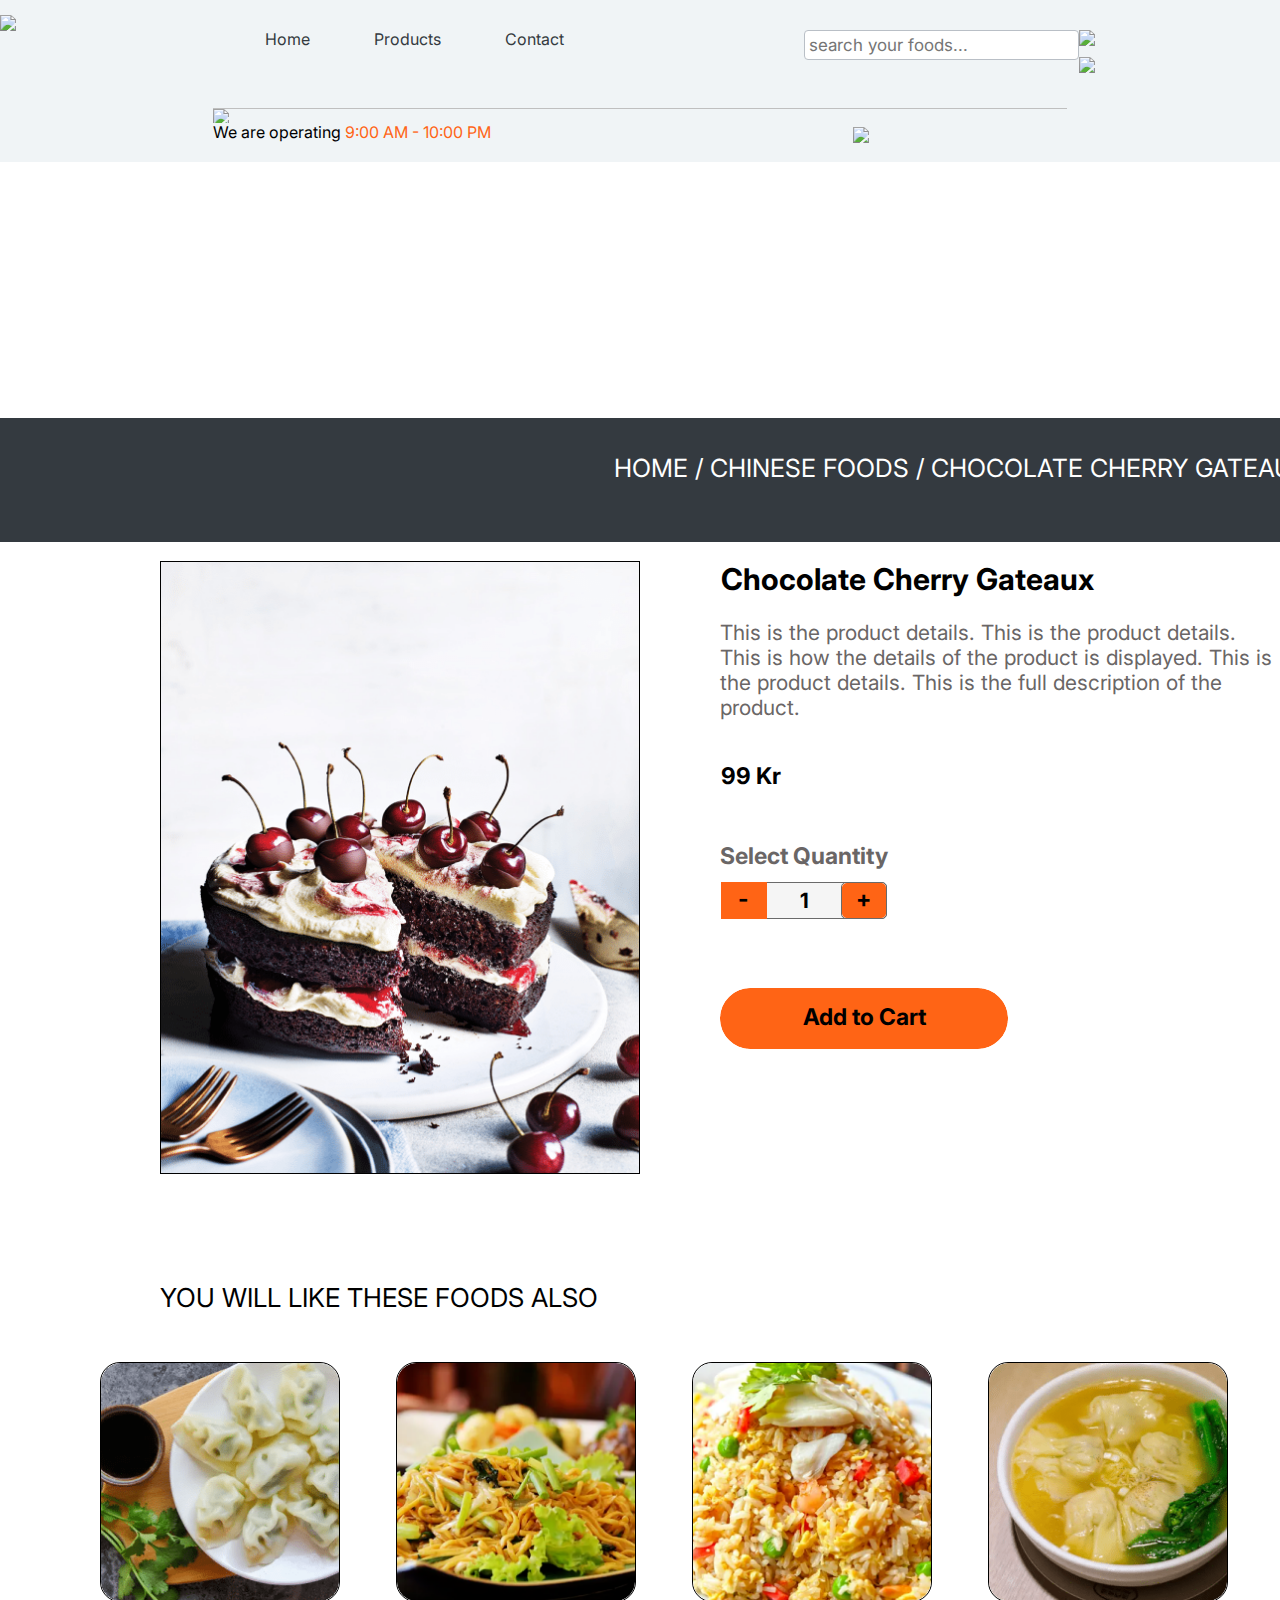
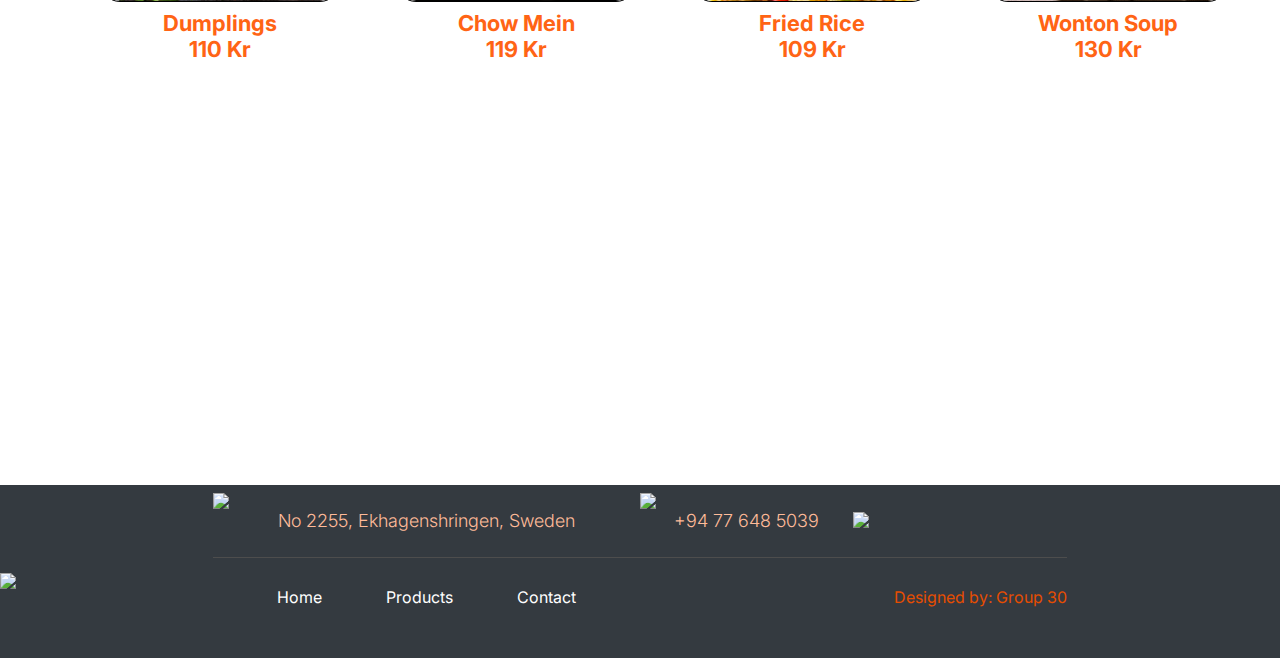
==== sadman_project/productdetail.html @ 95f106a6 "Add files via upload" ====
<!DOCTYPE html>
<html lang="english">
  <head>
    <title>Product Details</title>
    <meta name="viewport" content="width=device-width, initial-scale=1.0" />
    <meta charset="utf-8" />
    <meta property="twitter:card" content="summary_large_image" />

    <style data-tag="reset-style-sheet">
      html {  line-height: 1.15;}body {  margin: 0;}* {  box-sizing: border-box;  border-width: 0;  border-style: solid;}p,li,ul,pre,div,h1,h2,h3,h4,h5,h6,figure,blockquote,figcaption {  margin: 0;  padding: 0;}button {  background-color: transparent;}button,input,optgroup,select,textarea {  font-family: inherit;  font-size: 100%;  line-height: 1.15;  margin: 0;}button,select {  text-transform: none;}button,[type="button"],[type="reset"],[type="submit"] {  -webkit-appearance: button;}button::-moz-focus-inner,[type="button"]::-moz-focus-inner,[type="reset"]::-moz-focus-inner,[type="submit"]::-moz-focus-inner {  border-style: none;  padding: 0;}button:-moz-focus,[type="button"]:-moz-focus,[type="reset"]:-moz-focus,[type="submit"]:-moz-focus {  outline: 1px dotted ButtonText;}a {  color: inherit;  text-decoration: inherit;}input {  padding: 2px 4px;}img {  display: block;}html { scroll-behavior: smooth  }
    </style>
    <style data-tag="default-style-sheet">
      html {
        font-family: Inter;
        font-size: 16px;
      }

      body {
        font-weight: 400;
        font-style:normal;
        text-decoration: none;
        text-transform: none;
        letter-spacing: normal;
        line-height: 1.15;
        color: var(--dl-color-gray-black);
        background-color: var(--dl-color-gray-white);

      }
    </style>
    <link
      rel="stylesheet"
      href="https://fonts.googleapis.com/css2?family=Inter:wght@100;200;300;400;500;600;700;800;900&amp;display=swap"
      data-tag="font"
    />
    <link
      rel="stylesheet"
      href="https://fonts.googleapis.com/css2?family=Inter:wght@100;200;300;400;500;600;700;800;900&amp;display=swap"
      data-tag="font"
    />
    <link
      rel="stylesheet"
      href="https://fonts.googleapis.com/css2?family=Inter:wght@100;200;300;400;500;600;700;800;900&amp;display=swap"
      data-tag="font"
    />
  </head>
  <section id="header-section2-content">
    <div id="header-section2-left">
      <a href="index.html">
        <img style="height: 75px" src="images/food-delivery-logo.png" />
      </a>
    </div>
    <div id="header-section2-middle-1">
      <nav>
        <ul>
          <a class="menu-item" href="index.html"> <li>Home</li> </a>
          <a class="menu-item" href="projects.html"> <li>Products</li> </a>
          <a class="menu-item" href="contact.html"> <li>Contact</li> </a>
        </ul>
      </nav>
    </div>
    <div id="header-section2-middle-2">
      <input
        id="search-field"
        type="text"
        placeholder="search your foods..."
      />
    </div>

    <div id="header-section2-middle-3">
      <a href="#">
        <img class="menu-icon-images" src="images/account.png"
      /></a>
      <a href="cart.html">
        <img class="menu-icon-images" src="images/cart.png"
      /></a>
    </div>
  </section>
  <section id="header-section-content">
    <div id="header-section-left"></div>
    <div id="header-section-middle-1">
      <p style="font-size: 16px">
        <img style="height: 14px" src="images/clock.png" /> We are operating
        <span style="color: #ff6415">9:00 AM - 10:00 PM </span>
      </p>
    </div>
    <div id="header-section-middle-2">
      <br />
      <a href="#">
        <img style="height: 25px" src="images/social-media-icons.png" />
      </a>
    </div>
  </section>
  <body>
    <link rel="stylesheet" href="./style.css" />
    <div>
      <link href="./productdetail.css" rel="stylesheet" />

      <div class="productdetail-container">
        <div class="productdetail-productdetail">
          <img
            src="public/external/rectangle101057-zl5v-200h.png"
            alt="Rectangle101057"
            class="productdetail-rectangle10"
          />
          <span class="productdetail-text">
            <span class="productdetail-text01">HOME / CHINESE FOODS /</span>
            <span>CHOCOLATE CHERRY GATEAUX</span>
          </span>
          <img
            src="public/external/rectangle21057-ji8n-700h.png"
            alt="Rectangle21057"
            class="productdetail-rectangle2"
          />
          <span class="productdetail-text03">
            <span>Chocolate Cherry Gateaux</span>
          </span>
          <span class="productdetail-text05">
            <span>
              This is the product details. This is the product details. This is
              how the details of the product is displayed. This is the product
              details. This is the full description of the product.
            </span>
          </span>
          <span class="productdetail-text07"><span>Select Quantity</span></span>
          <span class="productdetail-text09"><span>99 Kr</span></span>
          <img
            src="public/external/rectangle111057-uay-200h.png"
            alt="Rectangle111057"
            class="productdetail-rectangle11"
          />
          <div class="productdetail-group24">
            <img
              src="public/external/rectangle121057-m7q-200h.png"
              alt="Rectangle121057"
              class="productdetail-rectangle12"
            />
            <span class="productdetail-text11">+</span>
            <span class="productdetail-text12">1</span>
          </div>
          <div class="productdetail-group25">
            <span class="productdetail-text13">-</span>
          </div>
          <img
            src="public/external/rectangle61057-0k5u-200h.png"
            alt="Rectangle61057"
            class="productdetail-rectangle6"
          />
          <span class="productdetail-text14">
            <span><a href="index.html">Add to Cart</a></span>
          </span>
          <span class="productdetail-text16">
            <span>YOU WILL LIKE THESE FOODS ALSO</span>
          </span>
          <div class="productdetail-singleproduct">
            <img
              src="public/external/rectangle21057-2u4s-300h.png"
              alt="Rectangle21057"
              class="productdetail-rectangle21"
            />
            <span class="productdetail-text18">
              <span class="productdetail-text19">
                <span><a href="index.html"></a>Dumplings</span>
                <br />
                <span></span>
              </span>
              <span>110 Kr</span>
            </span>
          </div>
          <div class="productdetail-singleproduct1">
            <img
              src="public/external/rectangle21057-i9i-300h.png"
              alt="Rectangle21057"
              class="productdetail-rectangle22"
            />
            <span class="productdetail-text24">
              <span class="productdetail-text25">
                <span><a href="index.html"></a>Chow Mein</span>
                <br />
                <span></span>
              </span>
              <span>119 Kr</span>
            </span>
          </div>
          <div class="productdetail-singleproduct2">
            <img
              src="public/external/rectangle21057-uxa-300h.png"
              alt="Rectangle21057"
              class="productdetail-rectangle23"
            />
            <span class="productdetail-text30">
              <span class="productdetail-text31">
                <span><a href="index.html"></a>Fried Rice</span>
                <br />
                <span></span>
              </span>
              <span>109 Kr</span>
            </span>
          </div>
          <div class="productdetail-singleproduct3">
            <img
              src="public/external/rectangle21057-mvkr-300h.png"
              alt="Rectangle21057"
              class="productdetail-rectangle24"
            />
            <span class="productdetail-text36">
              <span class="productdetail-text37">
                <span><a href="index.html"></a>Wonton Soup</span>
                <br />
                <span></span>
              </span>
              <span>130 Kr</span>
            </span>
          </div>
          <div class="productdetail-singleproduct4">
            <img
              src="public/external/rectangle21911-whua-300h.png"
              alt="Rectangle21911"
              class="productdetail-rectangle25"
            />
            <span class="productdetail-text42">
              <span class="productdetail-text43">
                <span><a href="index.html"></a>Kung Pao Chicken</span>
                <br />
                <span></span>
              </span>
              <span>149 Kr</span>
            </span>
          </div>
        </div>
      </div>
  </body>
  <footer>
    <section id="footer-section-content">
      <div id="footer-section-left"></div>
      <div id="footer-section-middle-0">
        <p class="footer-labels">
          <img style="height: 18px" src="images/map-location.png" /> No 2255,
          Ekhagenshringen, Sweden
        </p>
      </div>
      <div id="footer-section-middle-1">
        <p class="footer-labels">
          <img style="height: 18px" src="images/call-us.png" />
          +94 77 648 5039
        </p>
      </div>
      <div id="footer-section-middle-2">
        <br />
        <a href="#">
          <img style="height: 25px" src="images/social-media-icons.png" />
        </a>
      </div>
    </section>

    <section id="footer-section2-content">
      <div id="footer-section2-left">
        <a href="index.html">
          <img style="height: 75px" src="images/footer-logo.png" />
        </a>
      </div>
      <div id="footer-section2-middle-1">
        <ul>
          <a class="footer-menu-item" href="index.html">
            <li>Home</li>
          </a>
          <a class="footer-menu-item" href="projects.html">
            <li>Products</li>
          </a>
          <a class="footer-menu-item" href="contact.html">
            <li>Contact</li>
          </a>
        </ul>
      </div>
      <div id="footer-section2-middle-2">
        <p id="footer-label">Designed by: Group 30</p>
      </div>

      <div id="footer-section2-middle-3"></div>
    </section>
  </footer>
</html>
---- sadman_project/style.css ----
:root {
  --dl-color-gray-500: #595959;
  --dl-color-gray-700: #999999;
  --dl-color-gray-900: #D9D9D9;
  --dl-size-size-large: 144px;
  --dl-size-size-small: 48px;
  --dl-color-danger-300: #A22020;
  --dl-color-danger-500: #BF2626;
  --dl-color-danger-700: #E14747;
  --dl-color-gray-black: #000000;
  --dl-color-gray-white: #FFFFFF;
  --dl-size-size-medium: 96px;
  --dl-size-size-xlarge: 192px;
  --dl-size-size-xsmall: 16px;
  --dl-space-space-unit: 16px;
  --dl-color-primary-100: #003EB3;
  --dl-color-primary-300: #0074F0;
  --dl-color-primary-500: #14A9FF;
  --dl-color-primary-700: #85DCFF;
  --dl-color-success-300: #199033;
  --dl-color-success-500: #32A94C;
  --dl-color-success-700: #4CC366;
  --dl-size-size-xxlarge: 288px;
  --dl-size-size-maxwidth: 1400px;
  --dl-radius-radius-round: 50%;
  --dl-space-space-halfunit: 8px;
  --dl-space-space-sixunits: 96px;
  --dl-space-space-twounits: 32px;
  --dl-radius-radius-radius2: 2px;
  --dl-radius-radius-radius4: 4px;
  --dl-radius-radius-radius8: 8px;
  --dl-space-space-fiveunits: 80px;
  --dl-space-space-fourunits: 64px;
  --dl-space-space-threeunits: 48px;
  --dl-space-space-oneandhalfunits: 24px;
}
.button {
  color: var(--dl-color-gray-black);
  display: inline-block;
  padding: 0.5rem 1rem;
  border-color: var(--dl-color-gray-black);
  border-width: 1px;
  border-radius: 4px;
  background-color: var(--dl-color-gray-white);
}
.input {
  color: var(--dl-color-gray-black);
  cursor: auto;
  padding: 0.5rem 1rem;
  border-color: var(--dl-color-gray-black);
  border-width: 1px;
  border-radius: 4px;
  background-color: var(--dl-color-gray-white);
}
.textarea {
  color: var(--dl-color-gray-black);
  cursor: auto;
  padding: 0.5rem;
  border-color: var(--dl-color-gray-black);
  border-width: 1px;
  border-radius: 4px;
  background-color: var(--dl-color-gray-white);
}
.list {
  width: 100%;
  margin: 1em 0px 1em 0px;
  display: block;
  padding: 0px 0px 0px 1.5rem;
  list-style-type: none;
  list-style-position: outside;
}
.list-item {
  display: list-item;
}
.teleport-show {
  display: flex !important;
  transform: none !important;
}
.Content {
  font-size: 16px;
  font-family: Inter;
  font-weight: 400;
  line-height: 1.15;
  text-transform: none;
  text-decoration: none;
}
.Heading {
  font-size: 32px;
  font-family: Inter;
  font-weight: 700;
  line-height: 1.15;
  text-transform: none;
  text-decoration: none;
}
---- sadman_project/productdetail.css ----
.productdetail-container {
  width: 100%;
  display: flex;
  overflow: auto;
  min-height: 100vh;
  align-items: center;
  flex-direction: column;
}
.productdetail-productdetail {
  width: 100%;
  height: 1923px;
  display: flex;
  overflow: hidden;
  position: relative;
  align-items: flex-start;
  flex-shrink: 0;
  background-color: rgba(255, 255, 255, 1);
}
.productdetail-rectangle10 {
  top: 256px;
  left: 0px;
  width: 1920px;
  height: 124px;
  position: absolute;
}
.productdetail-text {
  top: 291px;
  left: 430px;
  color: rgba(255, 255, 255, 1);
  width: 1061px;
  height: auto;
  position: absolute;
  font-size: 25px;
  font-style: Regular;
  text-align: center;
  font-family: Inter;
  font-weight: 400;
  line-height: normal;
  font-stretch: normal;
  text-decoration: none;
}
.productdetail-text01 {
  font-weight: 400;
}
.productdetail-rectangle2 {
  top: 399px;
  left: 160px;
  width: 480px;
  height: 613px;
  position: absolute;
  border-color: rgba(0, 0, 0, 1);
  border-style: solid;
  border-width: 1px;
}
.productdetail-text03 {
  top: 399px;
  left: 721px;
  color: rgba(0, 0, 0, 1);
  width: 691px;
  height: auto;
  position: absolute;
  font-size: 30px;
  font-style: Bold;
  text-align: left;
  font-family: Inter;
  font-weight: 700;
  line-height: normal;
  font-stretch: normal;
  text-decoration: none;
}
.productdetail-text05 {
  top: 458px;
  left: 720px;
  color: rgba(106, 102, 102, 1);
  width: 560px;
  height: auto;
  position: absolute;
  font-size: 21px;
  font-style: Regular;
  text-align: left;
  font-family: Inter;
  font-weight: 400;
  line-height: normal;
  font-stretch: normal;
  text-decoration: none;
}
.productdetail-text07 {
  top: 680px;
  left: 720px;
  color: rgba(106, 102, 102, 1);
  width: 542px;
  height: auto;
  position: absolute;
  font-size: 23px;
  font-style: Bold;
  text-align: left;
  font-family: Inter;
  font-weight: 700;
  line-height: normal;
  font-stretch: normal;
  text-decoration: none;
}
.productdetail-text09 {
  top: 600px;
  left: 721px;
  color: rgba(0, 0, 0, 1);
  width: 542px;
  height: auto;
  position: absolute;
  font-size: 23px;
  font-style: Bold;
  text-align: left;
  font-family: Inter;
  font-weight: 700;
  line-height: normal;
  font-stretch: normal;
  text-decoration: none;
}
.productdetail-rectangle11 {
  top: 720px;
  left: 721px;
  width: 166px;
  height: 37px;
  position: absolute;
  border-color: rgba(106, 106, 106, 1);
  border-style: solid;
  border-width: 1px;
  border-radius: 5px;
}
.productdetail-group24 {
  top: 720px;
  left: 767px;
  width: 120px;
  height: 37px;
  display: flex;
  position: absolute;
  align-items: flex-start;
  flex-shrink: 1;
}
.productdetail-rectangle12 {
  top: 0px;
  left: 74px;
  width: 46px;
  height: 37px;
  position: absolute;
  border-color: rgba(106, 106, 106, 1);
  border-style: solid;
  border-width: 1px;
  border-radius: 5px;
}
.productdetail-text11 {
  top: 3px;
  left: 80px;
  color: rgba(0, 0, 0, 1);
  width: 33px;
  height: auto;
  position: absolute;
  font-size: 23px;
  font-style: Bold;
  text-align: center;
  font-family: Inter;
  font-weight: 700;
  line-height: normal;
  font-stretch: normal;
  text-decoration: none;
}
.productdetail-text12 {
  top: 6px;
  color: rgba(0, 0, 0, 1);
  width: 74px;
  height: auto;
  position: absolute;
  font-size: 21px;
  font-style: Bold;
  text-align: center;
  font-family: Inter;
  font-weight: 700;
  line-height: normal;
  font-stretch: normal;
  text-decoration: none;
}
.productdetail-group25 {
  top: 720px;
  left: 721px;
  width: 46px;
  height: 37px;
  display: flex;
  position: absolute;
  align-items: flex-start;
  flex-shrink: 1;
  background-color: rgba(255, 100, 21, 1);
}
.productdetail-text13 {
  top: 3px;
  left: 6px;
  color: rgba(0, 0, 0, 1);
  width: 33px;
  height: auto;
  position: absolute;
  font-size: 23px;
  font-style: Bold;
  text-align: center;
  font-family: Inter;
  font-weight: 700;
  line-height: normal;
  font-stretch: normal;
  text-decoration: none;
}
.productdetail-rectangle6 {
  top: 826px;
  left: 720px;
  width: 288px;
  height: 61px;
  position: absolute;
  border-radius: 40px;
}
.productdetail-text14 {
  top: 841px;
  left: 720px;
  color: rgba(255, 255, 255, 1);
  width: 288px;
  height: auto;
  position: absolute;
  font-size: 23px;
  font-style: Bold;
  text-align: center;
  font-family: Inter;
  font-weight: 700;
  line-height: normal;
  font-stretch: normal;
  text-decoration: none;
}
.productdetail-text16 {
  top: 1120px;
  left: 160px;
  color: rgba(0, 0, 0, 1);
  width: 453px;
  height: auto;
  position: absolute;
  font-size: 26px;
  font-style: Regular;
  text-align: left;
  font-family: Inter;
  font-weight: 400;
  line-height: normal;
  font-stretch: normal;
  text-decoration: none;
}
.productdetail-singleproduct {
  top: 1200px;
  left: 100px;
  width: 240px;
  height: 298px;
  display: flex;
  position: absolute;
  align-items: flex-start;
  flex-shrink: 1;
}
.productdetail-rectangle21 {
  top: 2.880151441786438e-7px;
  left: 0px;
  width: 240px;
  height: 240px;
  position: absolute;
  border-color: rgba(0, 0, 0, 1);
  border-style: solid;
  border-width: 1px;
  border-radius: 20px;
}
.productdetail-text18 {
  top: 248px;
  color: rgba(255, 100, 21, 1);
  width: 240px;
  height: auto;
  position: absolute;
  font-size: 22px;
  font-style: Bold;
  text-align: center;
  font-family: Inter;
  font-weight: 700;
  line-height: normal;
  font-stretch: normal;
  text-decoration: none;
}
.productdetail-text19 {
  font-weight: 700;
}
.productdetail-singleproduct1 {
  top: 1200px;
  left: 396px;
  width: 240px;
  height: 298px;
  display: flex;
  position: absolute;
  align-items: flex-start;
  flex-shrink: 1;
}
.productdetail-rectangle22 {
  top: 2.880151441786438e-7px;
  left: 0px;
  width: 240px;
  height: 240px;
  position: absolute;
  border-color: rgba(0, 0, 0, 1);
  border-style: solid;
  border-width: 1px;
  border-radius: 20px;
}
.productdetail-text24 {
  top: 248px;
  color: rgba(255, 100, 21, 1);
  width: 240px;
  height: auto;
  position: absolute;
  font-size: 22px;
  font-style: Bold;
  text-align: center;
  font-family: Inter;
  font-weight: 700;
  line-height: normal;
  font-stretch: normal;
  text-decoration: none;
}
.productdetail-text25 {
  font-weight: 700;
}
.productdetail-singleproduct2 {
  top: 1200px;
  left: 692px;
  width: 240px;
  height: 298px;
  display: flex;
  position: absolute;
  align-items: flex-start;
  flex-shrink: 1;
}
.productdetail-rectangle23 {
  top: 2.880151441786438e-7px;
  left: 0px;
  width: 240px;
  height: 240px;
  position: absolute;
  border-color: rgba(0, 0, 0, 1);
  border-style: solid;
  border-width: 1px;
  border-radius: 20px;
}
.productdetail-text30 {
  top: 248px;
  color: rgba(255, 100, 21, 1);
  width: 240px;
  height: auto;
  position: absolute;
  font-size: 22px;
  font-style: Bold;
  text-align: center;
  font-family: Inter;
  font-weight: 700;
  line-height: normal;
  font-stretch: normal;
  text-decoration: none;
}
.productdetail-text31 {
  font-weight: 700;
}
.productdetail-singleproduct3 {
  top: 1200px;
  left: 988px;
  width: 240px;
  height: 298px;
  display: flex;
  position: absolute;
  align-items: flex-start;
  flex-shrink: 1;
}
.productdetail-rectangle24 {
  top: 2.880151441786438e-7px;
  left: 0px;
  width: 240px;
  height: 240px;
  position: absolute;
  border-color: rgba(0, 0, 0, 1);
  border-style: solid;
  border-width: 1px;
  border-radius: 20px;
}
.productdetail-text36 {
  top: 248px;
  color: rgba(255, 100, 21, 1);
  width: 240px;
  height: auto;
  position: absolute;
  font-size: 22px;
  font-style: Bold;
  text-align: center;
  font-family: Inter;
  font-weight: 700;
  line-height: normal;
  font-stretch: normal;
  text-decoration: none;
}
.productdetail-text37 {
  font-weight: 700;
}
.productdetail-singleproduct4 {
  top: 1200px;
  left: 1284px;
  width: 240px;
  height: 298px;
  display: flex;
  position: absolute;
  align-items: flex-start;
  flex-shrink: 1;
}
.productdetail-rectangle25 {
  top: 0px;
  left: 0px;
  width: 240px;
  height: 240px;
  position: absolute;
  border-color: rgba(0, 0, 0, 1);
  border-style: solid;
  border-width: 1px;
  border-radius: 20px;
}
.productdetail-text42 {
  top: 248px;
  color: rgba(255, 100, 21, 1);
  width: 240px;
  height: auto;
  position: absolute;
  font-size: 22px;
  font-style: Bold;
  text-align: center;
  font-family: Inter;
  font-weight: 700;
  line-height: normal;
  font-stretch: normal;
  text-decoration: none;
}
.productdetail-text43 {
  font-weight: 700;
}
.productdetail-singleproduct5 {
  top: 1200px;
  left: 1580px;
  width: 240px;
  height: 298px;
  display: flex;
  position: absolute;
  align-items: flex-start;
  flex-shrink: 1;
}
.productdetail-rectangle26 {
  top: 2.880151441786438e-7px;
  left: 0px;
  width: 240px;
  height: 240px;
  position: absolute;
  border-color: rgba(0, 0, 0, 1);
  border-style: solid;
  border-width: 1px;
  border-radius: 20px;
}
.productdetail-text48 {
  top: 248px;
  color: rgba(255, 100, 21, 1);
  width: 240px;
  height: auto;
  position: absolute;
  font-size: 22px;
  font-style: Bold;
  text-align: center;
  font-family: Inter;
  font-weight: 700;
  line-height: normal;
  font-stretch: normal;
  text-decoration: none;
}
.productdetail-text49 {
  font-weight: 700;
}
.productdetail-footer {
  top: 1584px;
  left: 0px;
  width: 1919.905517578125px;
  height: 338.6499938964844px;
  display: flex;
  position: absolute;
  align-items: flex-start;
  flex-shrink: 1;
}
.productdetail-footer1 {
  top: 0px;
  left: 0px;
  width: 1919.905517578125px;
  height: 338.6499938964844px;
  display: flex;
  position: absolute;
  align-items: flex-start;
  flex-shrink: 1;
  background-color: rgba(52, 58, 64, 1);
}
.productdetail-text54 {
  top: 222.6558074951172px;
  left: 701.2987670898438px;
  color: rgba(255, 255, 255, 0.800000011920929);
  width: 141px;
  height: auto;
  position: absolute;
  font-size: 20px;
  font-style: Bold;
  text-align: left;
  font-family: Inter;
  font-weight: 700;
  line-height: normal;
  font-stretch: normal;
  text-decoration: none;
}
.productdetail-text56 {
  top: 74.6629867553711px;
  left: 701.2987670898438px;
  color: rgba(255, 255, 255, 0.800000011920929);
  width: 365px;
  height: auto;
  position: absolute;
  font-size: 20px;
  font-style: Bold;
  text-align: left;
  font-family: Inter;
  font-weight: 700;
  line-height: normal;
  font-stretch: normal;
  text-decoration: none;
}
.productdetail-text58 {
  top: 267.9867248535156px;
  left: 701.2987670898438px;
  color: rgba(255, 255, 255, 1);
  width: 517px;
  height: auto;
  position: absolute;
  font-size: 20px;
  font-style: Regular;
  text-align: left;
  font-family: Inter;
  font-weight: 400;
  line-height: normal;
  font-stretch: normal;
  text-decoration: none;
}
.productdetail-text60 {
  top: 119.994140625px;
  left: 701.2987670898438px;
  color: rgba(255, 255, 255, 1);
  width: 517px;
  height: auto;
  position: absolute;
  font-size: 20px;
  font-style: Regular;
  text-align: left;
  font-family: Inter;
  font-weight: 400;
  line-height: normal;
  font-stretch: normal;
  text-decoration: none;
}
.productdetail-text65 {
  top: 83.99580383300781px;
  left: 1246.6053466796875px;
  color: rgba(255, 255, 255, 1);
  width: 131px;
  height: auto;
  position: absolute;
  font-size: 20px;
  font-style: Bold;
  text-align: right;
  font-family: Inter;
  font-weight: 700;
  line-height: normal;
  font-stretch: normal;
  text-decoration: none;
}
.productdetail-text67 {
  top: 83.99580383300781px;
  left: 1427.9296875px;
  color: rgba(255, 255, 255, 1);
  width: 131px;
  height: auto;
  position: absolute;
  font-size: 20px;
  font-style: Bold;
  text-align: right;
  font-family: Inter;
  font-weight: 700;
  line-height: normal;
  font-stretch: normal;
  text-decoration: none;
}
.productdetail-text69 {
  top: 83.99580383300781px;
  left: 1609.2540283203125px;
  color: rgba(255, 255, 255, 1);
  width: 179px;
  height: auto;
  position: absolute;
  font-size: 20px;
  font-style: Bold;
  text-align: right;
  font-family: Inter;
  font-weight: 700;
  line-height: normal;
  font-stretch: normal;
  text-decoration: none;
}
.productdetail-rectangle29 {
  top: 146.659423828125px;
  left: 1513.2589111328125px;
  width: 275px;
  height: 61px;
  position: absolute;
}
.productdetail-rectangle30 {
  top: 49.33086013793945px;
  left: 213.32281494140625px;
  width: 255px;
  height: 193px;
  position: absolute;
}
.productdetail-header {
  top: 0px;
  left: 1px;
  width: 1924px;
  height: 225px;
  display: flex;
  position: absolute;
  align-items: flex-start;
  flex-shrink: 1;
}
.productdetail-header1 {
  top: 0px;
  left: 0px;
  width: 1924px;
  height: 225px;
  display: flex;
  position: absolute;
  align-items: flex-start;
  flex-shrink: 1;
}
.productdetail-header2 {
  top: 0px;
  left: 0px;
  width: 1924px;
  height: 225px;
  display: flex;
  position: absolute;
  align-items: flex-start;
  flex-shrink: 1;
}
.productdetail-rectangle1 {
  top: 0px;
  left: 0px;
  width: 1920px;
  height: 225px;
  position: absolute;
}
.productdetail-text71 {
  top: 110px;
  left: 520px;
  color: rgba(0, 0, 0, 0.6000000238418579);
  width: 80px;
  height: auto;
  position: absolute;
  font-size: 26px;
  font-style: Bold;
  text-align: left;
  font-family: Inter;
  font-weight: 700;
  line-height: normal;
  font-stretch: normal;
  text-decoration: underline;
}
.productdetail-text73 {
  top: 20px;
  left: 313px;
  color: rgba(0, 0, 0, 1);
  width: 330px;
  height: auto;
  position: absolute;
  font-size: 16px;
  font-style: Regular;
  text-align: left;
  font-family: Inter;
  font-weight: 400;
  line-height: normal;
  font-stretch: normal;
  text-decoration: none;
}
.productdetail-text75 {
  top: 110px;
  left: 644px;
  color: rgba(0, 0, 0, 0.6000000238418579);
  width: 178px;
  height: auto;
  position: absolute;
  font-size: 26px;
  font-style: Bold;
  text-align: left;
  font-family: Inter;
  font-weight: 700;
  line-height: normal;
  font-stretch: normal;
  text-decoration: none;
}
.productdetail-text77 {
  top: 110px;
  left: 786px;
  color: rgba(0, 0, 0, 0.6000000238418579);
  width: 200px;
  height: auto;
  position: absolute;
  font-size: 26px;
  font-style: Bold;
  text-align: left;
  font-family: Inter;
  font-weight: 700;
  line-height: normal;
  font-stretch: normal;
  text-decoration: none;
}
.productdetail-rectangle27 {
  top: 40px;
  left: 114px;
  width: 198px;
  height: 144px;
  position: absolute;
}
.productdetail-line5 {
  top: 56.49395751953125px;
  left: 339px;
  width: 1585px;
  height: 1px;
  position: absolute;
}
.productdetail-rectangle4 {
  top: 105px;
  left: 1124px;
  width: 327px;
  height: 37px;
  position: absolute;
  border-color: rgba(0, 0, 0, 0.30000001192092896);
  border-style: solid;
  border-width: 1px;
  border-radius: 10px;
}
.productdetail-text79 {
  top: 114px;
  left: 1136px;
  color: rgba(0, 0, 0, 0.30000001192092896);
  width: 286px;
  height: auto;
  position: absolute;
  font-size: 16px;
  font-style: Regular;
  text-align: left;
  font-family: Inter;
  font-weight: 400;
  line-height: normal;
  font-stretch: normal;
  text-decoration: none;
}
.productdetail-frame {
  top: 21px;
  left: 286px;
  width: 18px;
  height: 18px;
  position: absolute;
}
.productdetail-rectangle28 {
  top: 13px;
  left: 1614px;
  width: 167px;
  height: 34px;
  position: absolute;
}
.productdetail-frame1 {
  top: 104px;
  left: 1769px;
  width: 32px;
  height: 32px;
  position: absolute;
}
.productdetail-frame2 {
  top: 104px;
  left: 1700px;
  width: 32px;
  height: 32px;
  position: absolute;
}

nav {
  display: flex;
  /* flex-direction: column; */
  align-items: center;
}

#my-logo {
  font-weight: 600;
  font-size: 1.2rem;
  border: 2px solid black;
  display: inline;
  padding: 5px;
}

ul {
  display: flex;
  list-style: none;
  padding-left: 0;
}

a {
  color: black;
}

li {
  margin-left: 4rem;
}

body {
  margin-top: 0;
  padding-top: 0;
  margin-bottom: 0;
  padding-bottom: 0;
}

/* header styles ====================================================  */

.menu-item {
  color: #343a40;
  text-decoration: none;
  transition: 0.5s;
}

.menu-item:hover {
  animation-name: change-header-link-color;
  animation-duration: 2s;
  animation-direction: alternate;
  animation-iteration-count: infinite;
  animation-timing-function: ease-in-out;
  font-size: 18px;
  transition: 0.5s;
}

@keyframes change-header-link-color {
  0% {
    color: #ff6415;
    text-decoration: underline;
  }
  50% {
    color: #343a40;
    text-decoration: none;
  }
  100% {
    color: #ff6415;
    text-decoration: underline;
  }
}

#header-section-content {
  background-color: #f0f4f6;
  padding-top: 8px;
  display: grid;
  grid-template-columns: repeat(6, 1fr);
}

/* #header-section-left {
  grid-column: 1 / 1;
}

#header-section-middle-1 {
  grid-column: 2 / 5;
  border-top: solid 1px #bfbfbf;
}

#header-section-middle-2 {
  text-align: right;
  grid-column: 5 / 5;
  border-top: solid 1px #bfbfbf;
} */

/* ---- header responsive========================= */

@media screen and (min-width: 375px) {
  /* #header-section-left {
    grid-column: 1 / 1;
  } */

  #header-section-middle-1 {
    grid-column: 1/ 7;
    text-align: center;
    border-top: solid 1px #bfbfbf;
  }

  #header-section-middle-2 {
    padding-bottom: 10px;
    text-align: center;
    grid-column: 1 / 7;
    /* border-top: solid 1px #bfbfbf; */
  }
}
@media screen and (min-width: 580px) {
  /* #header-section-left {
    grid-column: 1 / 1;
  } */

  #header-section-middle-1 {
    grid-column: 1/ 5;
    border-top: solid 1px #bfbfbf;
  }

  #header-section-middle-2 {
    text-align: right;
    grid-column: 5 / 7;
    border-top: solid 1px #bfbfbf;
  }
}
@media screen and (min-width: 900px) {
  /* #header-section-left {
    grid-column: 1 / 1;
  } */

  #header-section-middle-1 {
    grid-column: 1/ 5;
    border-top: solid 1px #bfbfbf;
  }

  #header-section-middle-2 {
    text-align: right;
    grid-column: 5 / 7;
    border-top: solid 1px #bfbfbf;
  }
}

@media screen and (min-width: 1200px) {
  #header-section-left {
    grid-column: 1 / 1;
  }

  #header-section-middle-1 {
    text-align: left;
    grid-column: 2 / 5;
    border-top: solid 1px #bfbfbf;
  }

  #header-section-middle-2 {
    text-align: right;
    grid-column: 5 / 5;
    border-top: solid 1px #bfbfbf;
  }
}

.menu-icon-images {
  height: 27px;
  padding-right: 8px;
}

#search-field {
  font-size: 17px;
  border-radius: 4px;
  border: #b9bfc6 solid 1px;
  height: 30px;
}

#header-section2-content {
  background-color: #f0f4f6;
  padding-top: 15px;
  padding-bottom: 10px;
  display: grid;
  grid-template-columns: repeat(6, 1fr);
}
/* 
#header-section2-left {
  grid-column: 1 / 1;
  text-align: right;
}

#header-section2-middle-1 {
  grid-column: 2 / 4;
  padding-top: 15px;
}

#header-section2-middle-2 {
  text-align: right;
  grid-column: 5 / 5;
  padding-top: 15px;
}
#header-section2-middle-3 {
  text-align: center;
  padding-top: 15px;
  grid-column: 6 /6;
}  

/* ---- */

@media screen and (min-width: 375px) {
  #header-section2-left {
    grid-column: 1 / 7;
    text-align: center;
  }

  #header-section2-middle-1 {
    grid-column: 1 / 7;
    padding-top: 15px;
  }

  #header-section2-middle-2 {
    text-align: center;
    grid-column: 1 / 5;
    padding-top: 15px;
  }
  #header-section2-middle-3 {
    text-align: right;
    padding-top: 15px;
    grid-column: 5 /7;
  }
}

@media screen and (min-width: 600px) {
  #header-section2-left {
    grid-column: 1 / 2;
    text-align: center;
  }

  #header-section2-middle-1 {
    grid-column: 2 / 7;
    padding-top: 15px;
  }

  #header-section2-middle-2 {
    text-align: center;
    grid-column: 2 / 2;
    padding-top: 15px;
  }
  #header-section2-middle-3 {
    text-align: right;
    padding-top: 15px;
    grid-column: 5 /6;
  }
}
@media screen and (min-width: 900px) {
  #header-section2-left {
    grid-column: 1 / 1;
    text-align: right;
  }

  #header-section2-middle-1 {
    grid-column: 2 / 4;
    padding-top: 15px;
  }

  #header-section2-middle-2 {
    text-align: right;
    grid-column: 5 / 5;
    padding-top: 15px;
  }
  #header-section2-middle-3 {
    text-align: center;
    padding-top: 15px;
    grid-column: 6 /6;
  }
}

@media screen and (min-width: 1200px) {
  #header-section2-left {
    grid-column: 1 / 1;
    text-align: right;
  }

  #header-section2-middle-1 {
    grid-column: 2 / 4;
    padding-top: 15px;
  }

  #header-section2-middle-2 {
    text-align: right;
    grid-column: 5 / 5;
    padding-top: 15px;
  }
  #header-section2-middle-3 {
    text-align: center;
    padding-top: 15px;
    grid-column: 6 /6;
  }
}

/* footer styles  ==================================================== */

.footer-labels {
  font-size: 18px;
  color: #ffbb99;
  font-weight: 300;
}

.footer-menu-item {
  color: white;
  text-decoration: none;
  transition: 0.5s;
}

.footer-menu-item:hover {
  /* color: #ff6415; */
  animation-name: change-footer-link-color;
  animation-duration: 2s;
  animation-direction: alternate;
  animation-iteration-count: infinite;
  animation-timing-function: ease-in-out;
  font-size: 18px;
  transition: 0.5s;
}

@keyframes change-footer-link-color {
  0% {
    color: #ff6415;
    text-decoration: underline;
  }
  50% {
    color: white;
    text-decoration: none;
  }
  100% {
    color: #ff6415;
    text-decoration: underline;
  }
}

#footer-section-content {
  background-color: #343a40;
  padding-top: 8px;
  display: grid;
  grid-template-columns: repeat(6, 1fr);
}

/* #footer-section-left {
  grid-column: 1 / 1;
}

#footer-section-middle-0 {
  grid-column: 2 / 4;
  border-bottom: solid 1px #4d4d4d;
}

#footer-section-middle-1 {
  grid-column: 4 / 4;
  border-bottom: solid 1px #4d4d4d;
}

#footer-section-middle-2 {
  text-align: right;
  grid-column: 5 / 5;
  border-bottom: solid 1px #4d4d4d;
} */

/* =====top footer====== */
@media screen and (min-width: 300px) {
  /* #footer-section-left {
    grid-column: 1 / 1;
  } */

  #footer-section-middle-0 {
    grid-column: 1 / 7;
    text-align: center;
    /* border-bottom: solid 1px #4d4d4d; */
  }

  #footer-section-middle-1 {
    grid-column: 1 / 7;
    text-align: center;
    /* border-bottom: solid 1px #4d4d4d; */
  }

  #footer-section-middle-2 {
    text-align: center;
    grid-column: 1 / 7;
    border-bottom: solid 1px #4d4d4d;
    padding-bottom: 20px;
  }
}
@media screen and (min-width: 580px) {
}
@media screen and (min-width: 900px) {
  #footer-section-left {
    grid-column: 1 / 1;
  }

  #footer-section-middle-0 {
    grid-column: 2 / 4;
    border-bottom: solid 1px #4d4d4d;
  }

  #footer-section-middle-1 {
    grid-column: 4 / 4;
    border-bottom: solid 1px #4d4d4d;
  }

  #footer-section-middle-2 {
    text-align: right;
    grid-column: 5 / 5;
    border-bottom: solid 1px #4d4d4d;
  }
}

@media screen and (min-width: 1200px) {
}
/* =========== */

#footer-section2-content {
  background-color: #343a40;
  padding-top: 15px;
  padding-bottom: 10px;
  display: grid;
  grid-template-columns: repeat(6, 1fr);
}
/* 
#footer-section2-left {
  grid-column: 1 / 1;
  text-align: right;
}

#footer-section2-middle-1 {
  color: white;
  grid-column: 2 / 4;
  padding-top: 15px;
}

#footer-section2-middle-2 {
  text-align: right;
  grid-column: 5 / 5;
  padding-top: 15px;
} */

/* --- */

@media screen and (min-width: 300px) {
  #footer-section2-left {
    grid-column: 1 / 5;
    text-align: center;
  }

  #footer-section2-middle-1 {
    color: white;
    grid-column: 5 / 7;
    padding-top: 15px;
  }

  #footer-section2-middle-2 {
    text-align: center;
    grid-column: 1 / 7;
    padding-top: 15px;
  }
}
@media screen and (min-width: 600px) {
  #footer-section2-left {
    grid-column: 1 / 3;
    text-align: center;
  }

  #footer-section2-middle-1 {
    color: white;
    grid-column: 3 / 7;
    padding-top: 15px;
  }

  #footer-section2-middle-2 {
    text-align: center;
    grid-column: 1 / 7;
    padding-top: 15px;
  }
}
@media screen and (min-width: 900px) {
  #footer-section2-left {
    grid-column: 1 / 1;
    text-align: right;
  }

  #footer-section2-middle-1 {
    color: white;
    grid-column: 2 / 4;
    padding-top: 15px;
  }

  #footer-section2-middle-2 {
    text-align: right;
    grid-column: 5 / 5;
    padding-top: 15px;
  }
}

/* --- */

#footer-label {
  color: #e64d00;
}

#footer-section2-middle-3 {
  text-align: center;
  padding-top: 15px;
  grid-column: 6 /6;
}

/* making responsive ==================================================== */
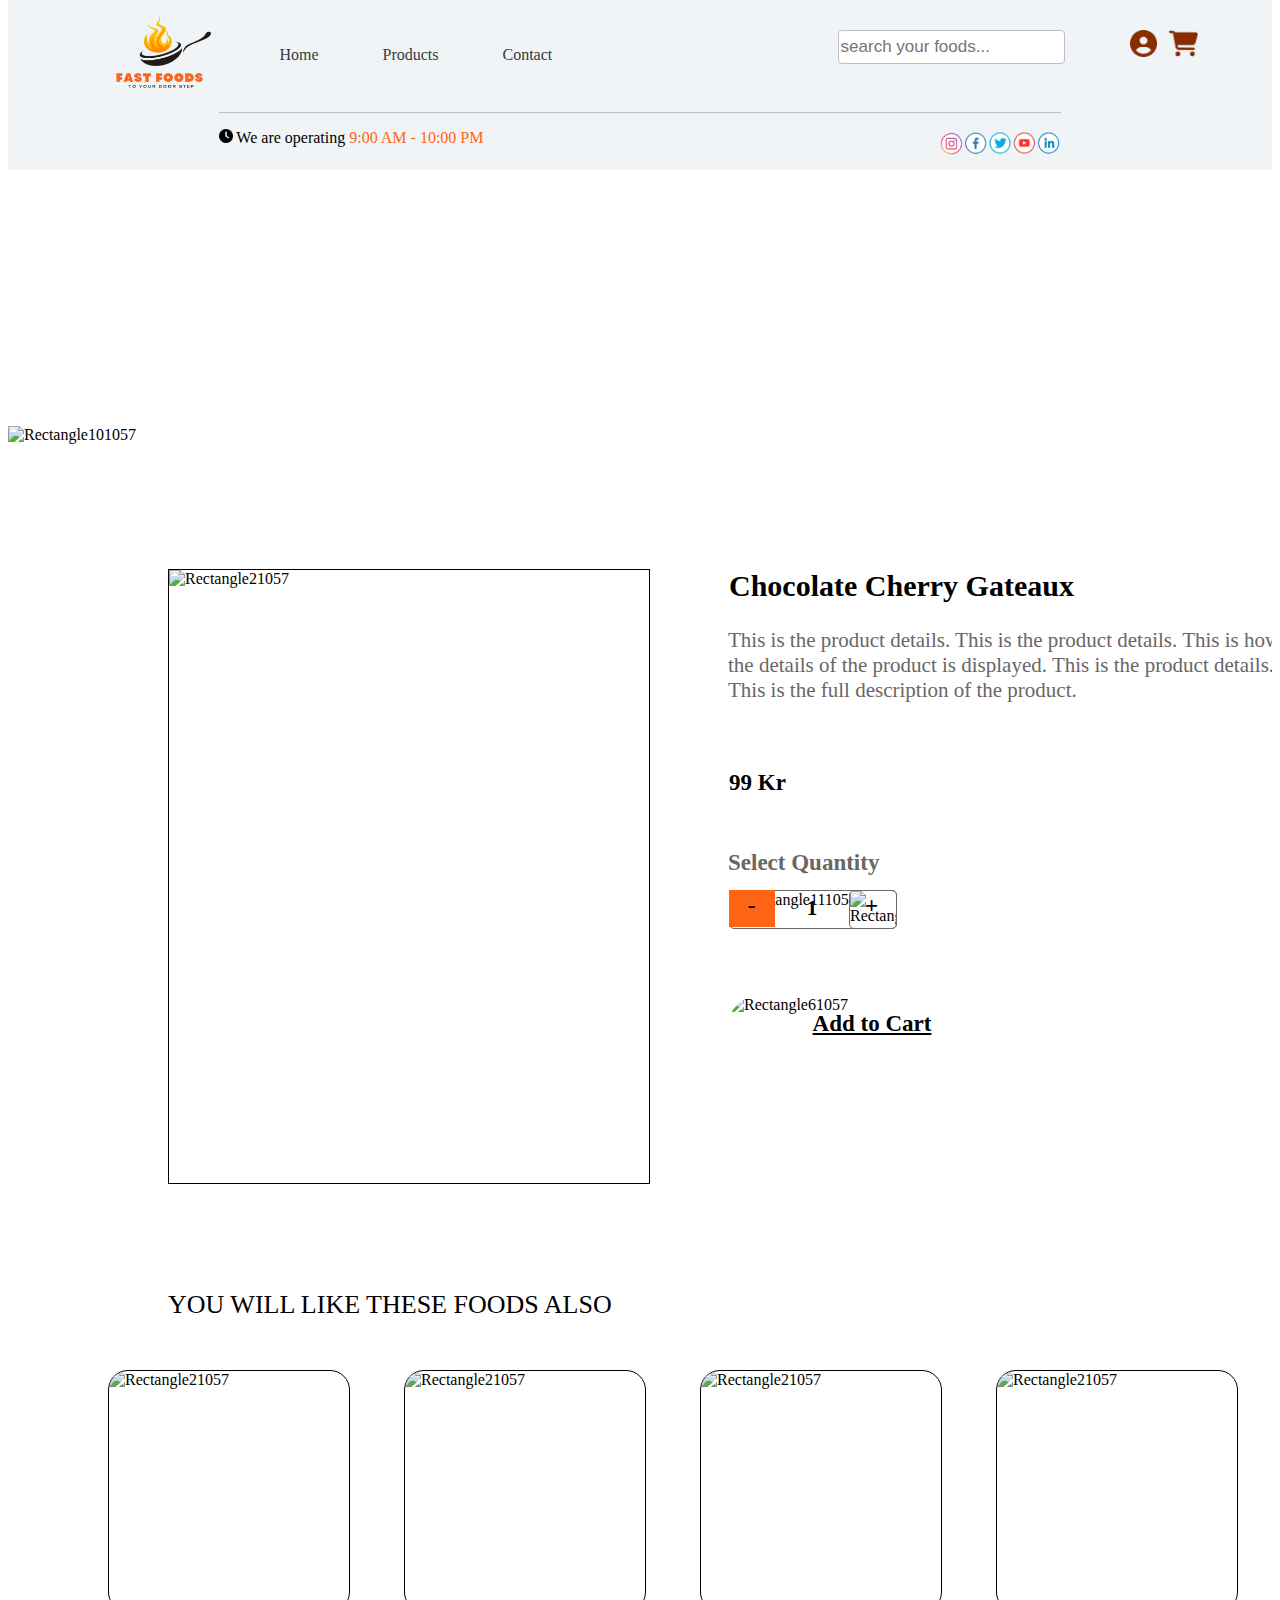
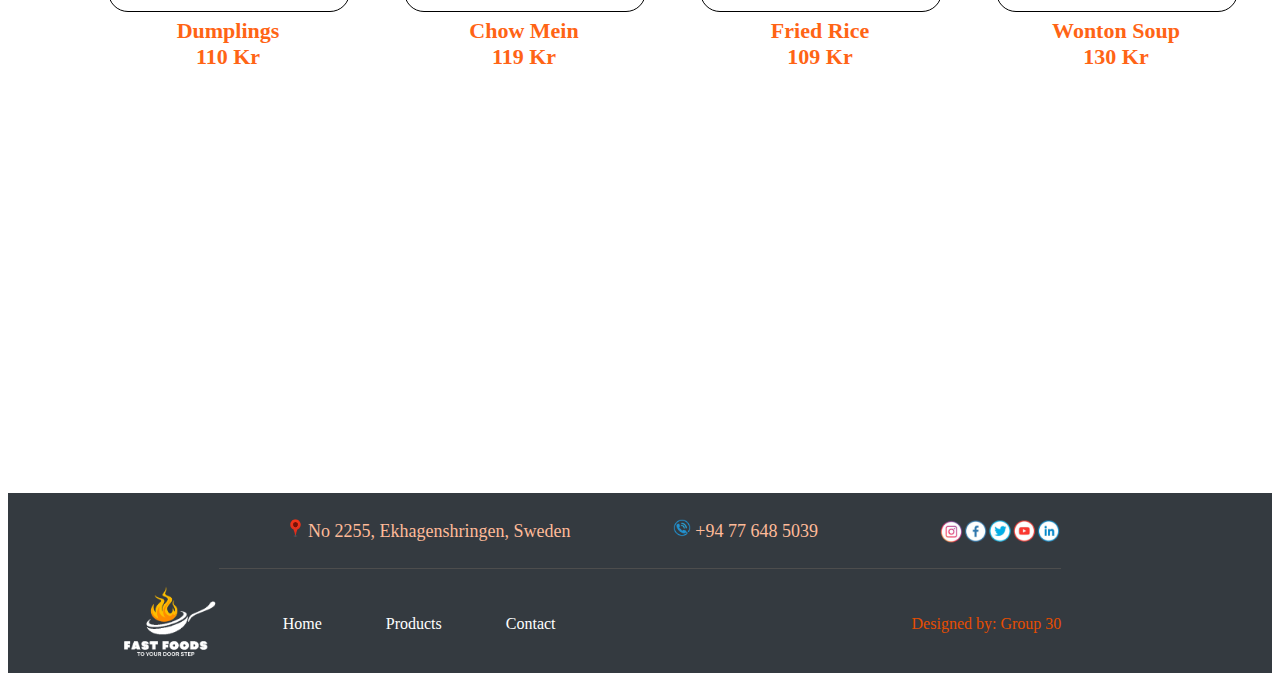
==== commit d3143692: "changed" ====
--- a/sadman_project/productdetail.html
+++ b/sadman_project/productdetail.html
@@ -1,96 +1,73 @@
 <!DOCTYPE html>
-<html lang="english">
+<html lang="en">
   <head>
+    <meta charset="utf-8" />
+    <meta name="viewport" content="width=device-width, initial-scale=1.0" />
     <title>Product Details</title>
-    <meta name="viewport" content="width=device-width, initial-scale=1.0" />
-    <meta charset="utf-8" />
-    <meta property="twitter:card" content="summary_large_image" />
-
-    <style data-tag="reset-style-sheet">
-      html {  line-height: 1.15;}body {  margin: 0;}* {  box-sizing: border-box;  border-width: 0;  border-style: solid;}p,li,ul,pre,div,h1,h2,h3,h4,h5,h6,figure,blockquote,figcaption {  margin: 0;  padding: 0;}button {  background-color: transparent;}button,input,optgroup,select,textarea {  font-family: inherit;  font-size: 100%;  line-height: 1.15;  margin: 0;}button,select {  text-transform: none;}button,[type="button"],[type="reset"],[type="submit"] {  -webkit-appearance: button;}button::-moz-focus-inner,[type="button"]::-moz-focus-inner,[type="reset"]::-moz-focus-inner,[type="submit"]::-moz-focus-inner {  border-style: none;  padding: 0;}button:-moz-focus,[type="button"]:-moz-focus,[type="reset"]:-moz-focus,[type="submit"]:-moz-focus {  outline: 1px dotted ButtonText;}a {  color: inherit;  text-decoration: inherit;}input {  padding: 2px 4px;}img {  display: block;}html { scroll-behavior: smooth  }
-    </style>
-    <style data-tag="default-style-sheet">
-      html {
-        font-family: Inter;
-        font-size: 16px;
-      }
-
-      body {
-        font-weight: 400;
-        font-style:normal;
-        text-decoration: none;
-        text-transform: none;
-        letter-spacing: normal;
-        line-height: 1.15;
-        color: var(--dl-color-gray-black);
-        background-color: var(--dl-color-gray-white);
-
-      }
-    </style>
+
+    <link rel="stylesheet" href="css/header_css.css" />
+    <link rel="stylesheet" href="css/home.css" />
+    <link rel="preconnect" href="https://fonts.googleapis.com" />
+    <link rel="preconnect" href="https://fonts.gstatic.com" crossorigin />
     <link
-      rel="stylesheet"
-      href="https://fonts.googleapis.com/css2?family=Inter:wght@100;200;300;400;500;600;700;800;900&amp;display=swap"
-      data-tag="font"
-    />
-    <link
-      rel="stylesheet"
-      href="https://fonts.googleapis.com/css2?family=Inter:wght@100;200;300;400;500;600;700;800;900&amp;display=swap"
-      data-tag="font"
-    />
-    <link
-      rel="stylesheet"
-      href="https://fonts.googleapis.com/css2?family=Inter:wght@100;200;300;400;500;600;700;800;900&amp;display=swap"
-      data-tag="font"
-    />
+        href="https://fonts.googleapis.com/css2?family=Ubuntu:ital,wght@0,300;0,400;0,500;0,700;1,300;1,400;1,500;1,700&display=swap"
+        rel="stylesheet"
+        />
   </head>
-  <section id="header-section2-content">
-    <div id="header-section2-left">
-      <a href="index.html">
-        <img style="height: 75px" src="images/food-delivery-logo.png" />
-      </a>
-    </div>
-    <div id="header-section2-middle-1">
-      <nav>
-        <ul>
-          <a class="menu-item" href="index.html"> <li>Home</li> </a>
-          <a class="menu-item" href="projects.html"> <li>Products</li> </a>
-          <a class="menu-item" href="contact.html"> <li>Contact</li> </a>
-        </ul>
-      </nav>
-    </div>
-    <div id="header-section2-middle-2">
-      <input
-        id="search-field"
-        type="text"
-        placeholder="search your foods..."
-      />
-    </div>
-
-    <div id="header-section2-middle-3">
-      <a href="#">
-        <img class="menu-icon-images" src="images/account.png"
-      /></a>
-      <a href="cart.html">
-        <img class="menu-icon-images" src="images/cart.png"
-      /></a>
-    </div>
+  
+  <body>
+     <!-- header selection section start ====================================================  -->
+     <section id="header-section2-content">
+      <div id="header-section2-left">
+          <a href="index.html">
+              <img style="height: 75px" src="images/food-delivery-logo.png" />
+          </a>
+      </div>
+      <div id="header-section2-middle-1">
+          <nav>
+              <ul>
+                  <a class="menu-item" href="index.html"> <li>Home</li> </a>
+                  <a class="menu-item" href="projects.html"> <li>Products</li> </a>
+                  <a class="menu-item" href="contact.html"> <li>Contact</li> </a>
+              </ul>
+          </nav>
+      </div>
+      <div id="header-section2-middle-2">
+          <input
+              id="search-field"
+              type="text"
+              placeholder="search your foods..."
+              />
+      </div>
+
+      <div id="header-section2-middle-3">
+          <a href="#">
+              <img class="menu-icon-images" src="images/account.png"
+                   /></a>
+          <a href="cart.html">
+              <img class="menu-icon-images" src="images/cart.png"
+                   /></a>
+      </div>
   </section>
   <section id="header-section-content">
-    <div id="header-section-left"></div>
-    <div id="header-section-middle-1">
-      <p style="font-size: 16px">
-        <img style="height: 14px" src="images/clock.png" /> We are operating
-        <span style="color: #ff6415">9:00 AM - 10:00 PM </span>
-      </p>
-    </div>
-    <div id="header-section-middle-2">
-      <br />
-      <a href="#">
-        <img style="height: 25px" src="images/social-media-icons.png" />
-      </a>
-    </div>
-  </section>
-  <body>
+      <div id="header-section-left"></div>
+      <div id="header-section-middle-1">
+          <p style="font-size: 16px">
+              <img style="height: 14px" src="images/clock.png" /> We are operating
+              <span style="color: #ff6415">9:00 AM - 10:00 PM </span>
+          </p>
+      </div>
+      <div id="header-section-middle-2">
+          <br />
+          <a href="#">
+              <img style="height: 25px" src="images/social-media-icons.png" />
+          </a>
+      </div>
+  </section>
+
+  <!-- header selection section end ====================================================   -->
+    <main>
+
     <link rel="stylesheet" href="./style.css" />
     <div>
       <link href="./productdetail.css" rel="stylesheet" />
@@ -229,53 +206,57 @@
         </div>
       </div>
   </body>
-  <footer>
-    <section id="footer-section-content">
+ 
+  <!-- footer section start ====================================================  -->
+ <footer>
+  <section id="footer-section-content">
       <div id="footer-section-left"></div>
       <div id="footer-section-middle-0">
-        <p class="footer-labels">
-          <img style="height: 18px" src="images/map-location.png" /> No 2255,
-          Ekhagenshringen, Sweden
-        </p>
+          <p class="footer-labels">
+              <img style="height: 18px" src="images/map-location.png" /> No 2255,
+              Ekhagenshringen, Sweden
+          </p>
       </div>
       <div id="footer-section-middle-1">
-        <p class="footer-labels">
-          <img style="height: 18px" src="images/call-us.png" />
-          +94 77 648 5039
-        </p>
+          <p class="footer-labels">
+              <img style="height: 18px" src="images/call-us.png" />
+              +94 77 648 5039
+          </p>
       </div>
       <div id="footer-section-middle-2">
-        <br />
-        <a href="#">
-          <img style="height: 25px" src="images/social-media-icons.png" />
-        </a>
-      </div>
-    </section>
-
-    <section id="footer-section2-content">
+          <br />
+          <a href="#">
+              <img style="height: 25px" src="images/social-media-icons.png" />
+          </a>
+      </div>
+  </section>
+
+  <section id="footer-section2-content">
       <div id="footer-section2-left">
-        <a href="index.html">
-          <img style="height: 75px" src="images/footer-logo.png" />
-        </a>
+          <a href="index.html">
+              <img style="height: 75px" src="images/footer-logo.png" />
+          </a>
       </div>
       <div id="footer-section2-middle-1">
-        <ul>
-          <a class="footer-menu-item" href="index.html">
-            <li>Home</li>
-          </a>
-          <a class="footer-menu-item" href="projects.html">
-            <li>Products</li>
-          </a>
-          <a class="footer-menu-item" href="contact.html">
-            <li>Contact</li>
-          </a>
-        </ul>
+          <ul>
+              <a class="footer-menu-item" href="index.html">
+                  <li>Home</li>
+              </a>
+              <a class="footer-menu-item" href="projects.html">
+                  <li>Products</li>
+              </a>
+              <a class="footer-menu-item" href="contact.html">
+                  <li>Contact</li>
+              </a>
+          </ul>
       </div>
       <div id="footer-section2-middle-2">
-        <p id="footer-label">Designed by: Group 30</p>
+          <p id="footer-label">Designed by: Group 30</p>
       </div>
 
       <div id="footer-section2-middle-3"></div>
-    </section>
-  </footer>
+  </section>
+</footer>
+
+<!-- footer section end ====================================================  -->
 </html>
--- a/sadman_project/productdetail.css
+++ b/sadman_project/productdetail.css
@@ -1,3 +1,9 @@
+.square {
+  height: 50px;
+  width: 1500px;
+  background-color: #555;
+}
+
 .productdetail-container {
   width: 100%;
   display: flex;
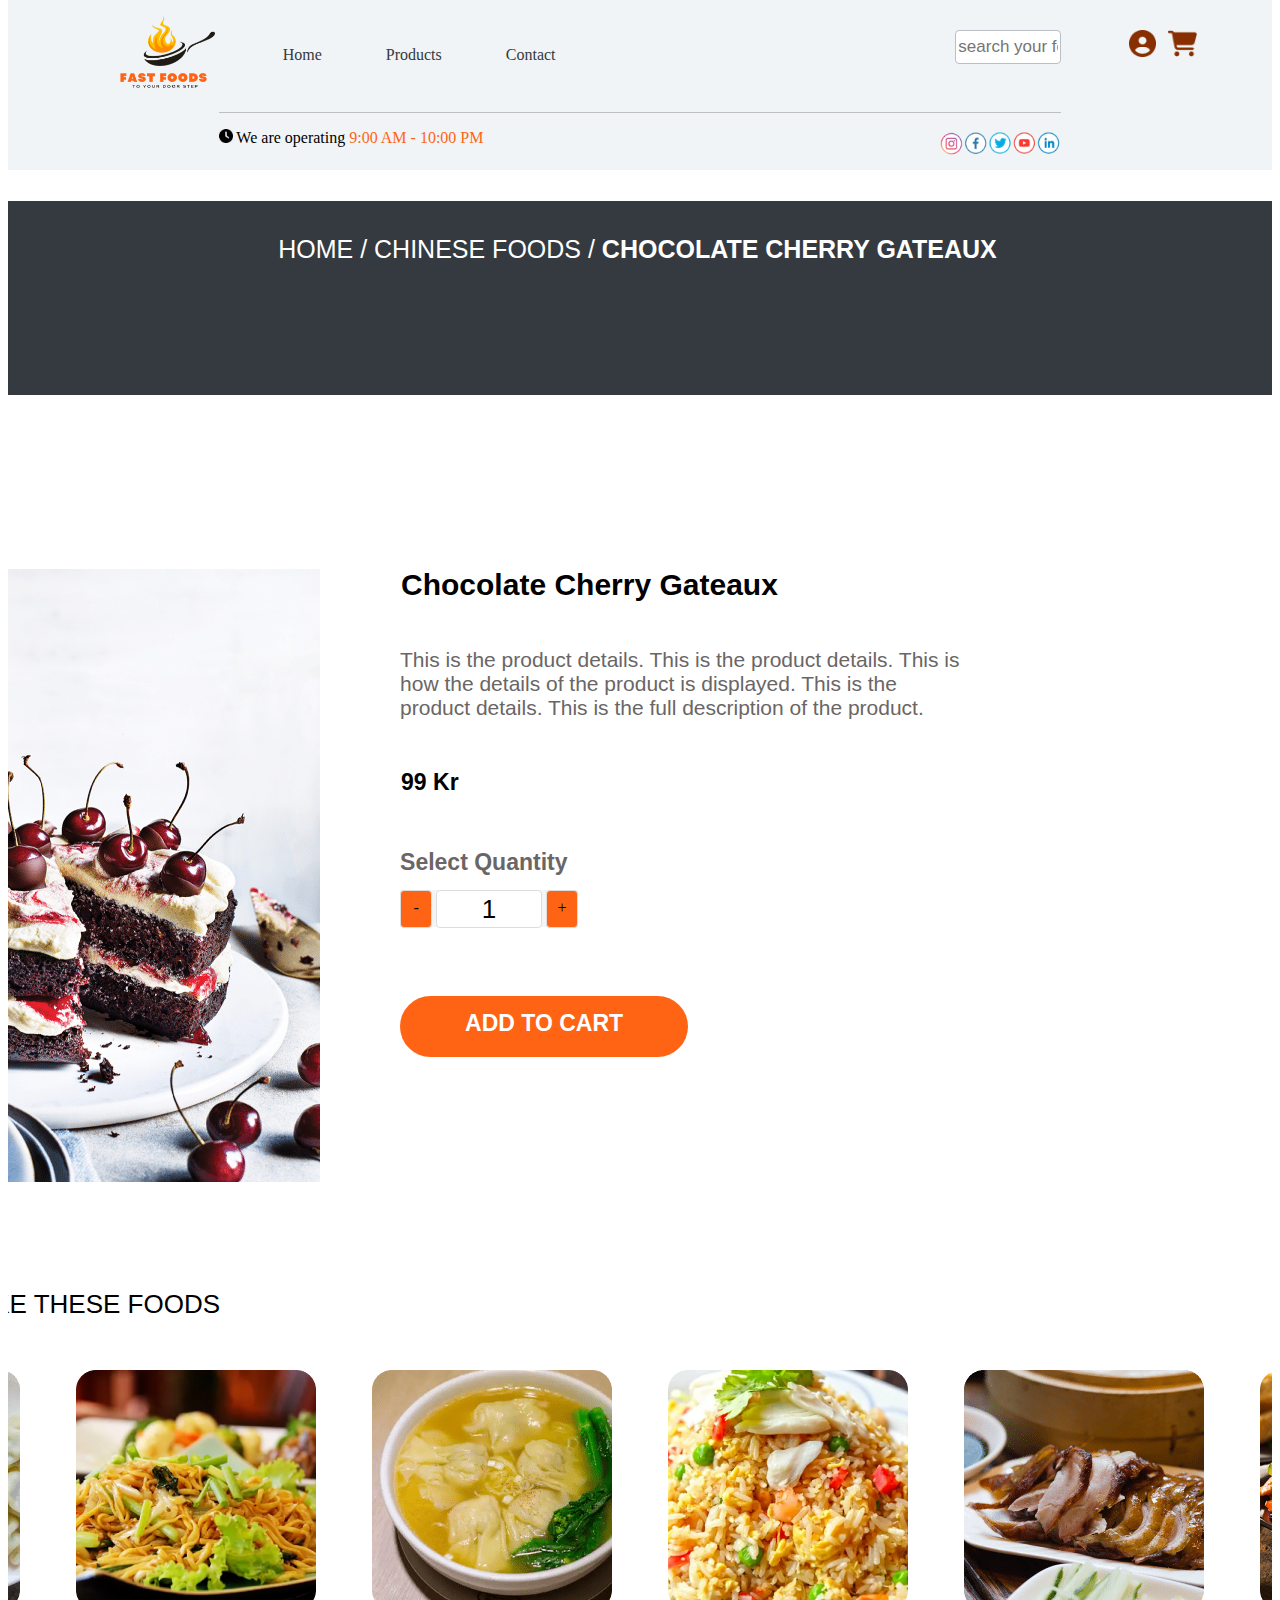
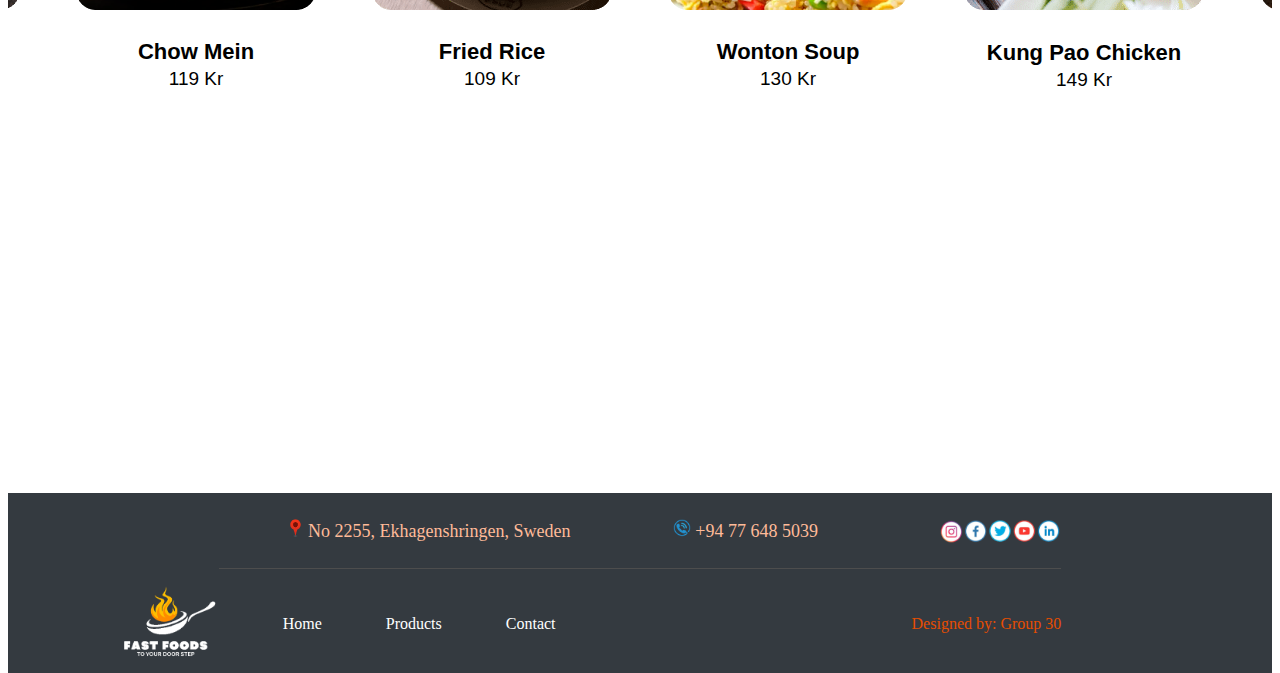
==== commit 3521be58: "added cart" ====
--- a/sadman_project/productdetail.html
+++ b/sadman_project/productdetail.html
@@ -4,9 +4,16 @@
     <meta charset="utf-8" />
     <meta name="viewport" content="width=device-width, initial-scale=1.0" />
     <title>Product Details</title>
-
-    <link rel="stylesheet" href="css/header_css.css" />
-    <link rel="stylesheet" href="css/home.css" />
+    <script defer href="./cart.js"></script>
+
+    <link rel="stylesheet" href="./header.css" />
+    <link rel="stylesheet" href="./footer.css" />
+
+    <link rel="stylesheet" href="./home.css" />
+    <link href="./productdetail.css" rel="stylesheet" />
+    <link rel="stylesheet" href="./style.css" />
+
+
     <link rel="preconnect" href="https://fonts.googleapis.com" />
     <link rel="preconnect" href="https://fonts.gstatic.com" crossorigin />
     <link
@@ -67,141 +74,79 @@
 
   <!-- header selection section end ====================================================   -->
     <main>
-
-    <link rel="stylesheet" href="./style.css" />
-    <div>
-      <link href="./productdetail.css" rel="stylesheet" />
-
-      <div class="productdetail-container">
-        <div class="productdetail-productdetail">
-          <img
-            src="public/external/rectangle101057-zl5v-200h.png"
-            alt="Rectangle101057"
-            class="productdetail-rectangle10"
-          />
-          <span class="productdetail-text">
-            <span class="productdetail-text01">HOME / CHINESE FOODS /</span>
-            <span>CHOCOLATE CHERRY GATEAUX</span>
-          </span>
-          <img
-            src="public/external/rectangle21057-ji8n-700h.png"
-            alt="Rectangle21057"
-            class="productdetail-rectangle2"
-          />
-          <span class="productdetail-text03">
-            <span>Chocolate Cherry Gateaux</span>
-          </span>
-          <span class="productdetail-text05">
-            <span>
-              This is the product details. This is the product details. This is
-              how the details of the product is displayed. This is the product
-              details. This is the full description of the product.
-            </span>
-          </span>
-          <span class="productdetail-text07"><span>Select Quantity</span></span>
-          <span class="productdetail-text09"><span>99 Kr</span></span>
-          <img
-            src="public/external/rectangle111057-uay-200h.png"
-            alt="Rectangle111057"
-            class="productdetail-rectangle11"
-          />
-          <div class="productdetail-group24">
-            <img
-              src="public/external/rectangle121057-m7q-200h.png"
-              alt="Rectangle121057"
-              class="productdetail-rectangle12"
-            />
-            <span class="productdetail-text11">+</span>
-            <span class="productdetail-text12">1</span>
+      <div class="product-detail">
+        <div class="frame">
+          <div class="div"></div>
+          <div class="HOME-CHINESE-FOODS-wrapper">
+            <p class="HOME-CHINESE-FOODS">
+              <span class="text-wrapper">HOME / CHINESE FOODS / </span> <span class="span">CHOCOLATE CHERRY GATEAUX</span>
+            </p>
           </div>
-          <div class="productdetail-group25">
-            <span class="productdetail-text13">-</span>
+        </div>
+        <div class="frame-2">
+          <div class="frame-wrapper">
+            <div class="frame-3">
+              <img class="rectangle" src="images/products/p1.png" />
+              <div class="frame-4">
+                <div class="text-wrapper-2">Chocolate Cherry Gateaux</div>
+                <p class="p">
+                  This is the product details. This is the product details. This is how the details of the product is
+                  displayed. This is the product details. This is the full description of the product.
+                </p>
+                <div class="text-wrapper-3">Select Quantity</div>
+                <div class="text-wrapper-4">99 Kr</div>
+                <div class="number">
+                  <span class="minus">-</span>
+                  <input type="text" value="1"/>
+                  <span class="plus">+</span>
+                </div>
+                <div class="overlap-2">
+                  <div class="rectangle-2"></div>
+                  <div class="text-wrapper-7">ADD TO CART</div>
+                </div>
+              </div>
+            </div>
           </div>
-          <img
-            src="public/external/rectangle61057-0k5u-200h.png"
-            alt="Rectangle61057"
-            class="productdetail-rectangle6"
-          />
-          <span class="productdetail-text14">
-            <span><a href="index.html">Add to Cart</a></span>
-          </span>
-          <span class="productdetail-text16">
-            <span>YOU WILL LIKE THESE FOODS ALSO</span>
-          </span>
-          <div class="productdetail-singleproduct">
-            <img
-              src="public/external/rectangle21057-2u4s-300h.png"
-              alt="Rectangle21057"
-              class="productdetail-rectangle21"
-            />
-            <span class="productdetail-text18">
-              <span class="productdetail-text19">
-                <span><a href="index.html"></a>Dumplings</span>
-                <br />
-                <span></span>
-              </span>
-              <span>110 Kr</span>
-            </span>
-          </div>
-          <div class="productdetail-singleproduct1">
-            <img
-              src="public/external/rectangle21057-i9i-300h.png"
-              alt="Rectangle21057"
-              class="productdetail-rectangle22"
-            />
-            <span class="productdetail-text24">
-              <span class="productdetail-text25">
-                <span><a href="index.html"></a>Chow Mein</span>
-                <br />
-                <span></span>
-              </span>
-              <span>119 Kr</span>
-            </span>
-          </div>
-          <div class="productdetail-singleproduct2">
-            <img
-              src="public/external/rectangle21057-uxa-300h.png"
-              alt="Rectangle21057"
-              class="productdetail-rectangle23"
-            />
-            <span class="productdetail-text30">
-              <span class="productdetail-text31">
-                <span><a href="index.html"></a>Fried Rice</span>
-                <br />
-                <span></span>
-              </span>
-              <span>109 Kr</span>
-            </span>
-          </div>
-          <div class="productdetail-singleproduct3">
-            <img
-              src="public/external/rectangle21057-mvkr-300h.png"
-              alt="Rectangle21057"
-              class="productdetail-rectangle24"
-            />
-            <span class="productdetail-text36">
-              <span class="productdetail-text37">
-                <span><a href="index.html"></a>Wonton Soup</span>
-                <br />
-                <span></span>
-              </span>
-              <span>130 Kr</span>
-            </span>
-          </div>
-          <div class="productdetail-singleproduct4">
-            <img
-              src="public/external/rectangle21911-whua-300h.png"
-              alt="Rectangle21911"
-              class="productdetail-rectangle25"
-            />
-            <span class="productdetail-text42">
-              <span class="productdetail-text43">
-                <span><a href="index.html"></a>Kung Pao Chicken</span>
-                <br />
-                <span></span>
-              </span>
-              <span>149 Kr</span>
-            </span>
+          <div class="frame-6"><p class="text-wrapper-8">YOU WILL LIKE THESE FOODS ALSO</p></div>
+          <div class="frame-7">
+            <div class="frame-8">
+              <div class="single-product">
+                <img class="img" src="images/products/p2.png" />
+                <p class="dumplings-kr">
+                  <span class="text-wrapper-9">Dumplings<br /></span> <span class="text-wrapper-10">110 Kr</span> 
+                </p>
+              </div>
+              <div class="single-product">
+                <img class="img" src="images/products/p3.png" />
+                <p class="div-2">
+                  <span class="text-wrapper-11">Chow Mein<br /></span> <span class="text-wrapper-12">119 Kr</span>
+                </p>
+              </div>
+              <div class="single-product">
+                <img class="img" src="images/products/p4.png" />
+                <p class="div-2">
+                  <span class="text-wrapper-11">Fried Rice<br /></span> <span class="text-wrapper-12">109 Kr</span>
+                </p>
+              </div>
+              <div class="single-product">
+                <img class="img" src="images/products/p5.png" />
+                <p class="div-2">
+                  <span class="text-wrapper-11">Wonton Soup<br /></span> <span class="text-wrapper-12">130 Kr</span>
+                </p>
+              </div>
+              <div class="single-product-2">
+                <img class="img" src="images/products/p6.png" />
+                <p class="div-2">
+                  <span class="text-wrapper-11">Kung Pao Chicken<br /></span> <span class="text-wrapper-12">149 Kr</span>
+                </p>
+              </div>
+              <div class="single-product">
+                <img class="img" src="images/products/p7.png" />
+                <p class="div-2">
+                  <span class="text-wrapper-11">Peking Roast Duck<br /></span> <span class="text-wrapper-12">159 Kr</span>
+                </p>
+              </div>
+            </div>
           </div>
         </div>
       </div>
--- a/sadman_project/header.css
+++ b/sadman_project/header.css
@@ -0,0 +1,510 @@
+nav {
+  display: flex;
+  /* flex-direction: column; */
+  align-items: center;
+}
+
+#my-logo {
+  font-weight: 600;
+  font-size: 1.2rem;
+  border: 2px solid black;
+  display: inline;
+  padding: 5px;
+}
+
+ul {
+  display: flex;
+  list-style: none;
+  padding-left: 0;
+}
+
+a {
+  color: black;
+}
+
+li {
+  margin-left: 4rem;
+}
+
+body {
+  margin-top: 0;
+  padding-top: 0;
+  margin-bottom: 0;
+  padding-bottom: 0;
+}
+
+/* header styles ====================================================  */
+
+.menu-item {
+  color: #343a40;
+  text-decoration: none;
+  transition: 0.5s;
+}
+
+.menu-item:hover {
+  animation-name: change-header-link-color;
+  animation-duration: 2s;
+  animation-direction: alternate;
+  animation-iteration-count: infinite;
+  animation-timing-function: ease-in-out;
+  font-size: 18px;
+  transition: 0.5s;
+}
+
+@keyframes change-header-link-color {
+  0% {
+    color: #ff6415;
+    text-decoration: underline;
+  }
+  50% {
+    color: #343a40;
+    text-decoration: none;
+  }
+  100% {
+    color: #ff6415;
+    text-decoration: underline;
+  }
+}
+
+#header-section-content {
+  background-color: #f0f4f6;
+  padding-top: 8px;
+  display: grid;
+  grid-template-columns: repeat(6, 1fr);
+}
+
+/* #header-section-left {
+  grid-column: 1 / 1;
+}
+
+#header-section-middle-1 {
+  grid-column: 2 / 5;
+  border-top: solid 1px #bfbfbf;
+}
+
+#header-section-middle-2 {
+  text-align: right;
+  grid-column: 5 / 5;
+  border-top: solid 1px #bfbfbf;
+} */
+
+/* ---- header responsive========================= */
+
+@media screen and (min-width: 375px) {
+  /* #header-section-left {
+    grid-column: 1 / 1;
+  } */
+
+  #header-section-middle-1 {
+    grid-column: 1/ 7;
+    text-align: center;
+    border-top: solid 1px #bfbfbf;
+  }
+
+  #header-section-middle-2 {
+    padding-bottom: 10px;
+    text-align: center;
+    grid-column: 1 / 7;
+    /* border-top: solid 1px #bfbfbf; */
+  }
+}
+@media screen and (min-width: 580px) {
+  /* #header-section-left {
+    grid-column: 1 / 1;
+  } */
+
+  #header-section-middle-1 {
+    grid-column: 1/ 5;
+    border-top: solid 1px #bfbfbf;
+  }
+
+  #header-section-middle-2 {
+    text-align: right;
+    grid-column: 5 / 7;
+    border-top: solid 1px #bfbfbf;
+  }
+}
+@media screen and (min-width: 900px) {
+  /* #header-section-left {
+    grid-column: 1 / 1;
+  } */
+
+  #header-section-middle-1 {
+    grid-column: 1/ 5;
+    border-top: solid 1px #bfbfbf;
+  }
+
+  #header-section-middle-2 {
+    text-align: right;
+    grid-column: 5 / 7;
+    border-top: solid 1px #bfbfbf;
+  }
+}
+
+@media screen and (min-width: 1200px) {
+  #header-section-left {
+    grid-column: 1 / 1;
+  }
+
+  #header-section-middle-1 {
+    text-align: left;
+    grid-column: 2 / 5;
+    border-top: solid 1px #bfbfbf;
+  }
+
+  #header-section-middle-2 {
+    text-align: right;
+    grid-column: 5 / 5;
+    border-top: solid 1px #bfbfbf;
+  }
+}
+
+.menu-icon-images {
+  height: 27px;
+  padding-right: 8px;
+}
+
+#search-field {
+  font-size: 17px;
+  border-radius: 4px;
+  border: #b9bfc6 solid 1px;
+  height: 30px;
+}
+
+#header-section2-content {
+  background-color: #f0f4f6;
+  padding-top: 15px;
+  padding-bottom: 10px;
+  display: grid;
+  grid-template-columns: repeat(6, 1fr);
+}
+/* 
+#header-section2-left {
+  grid-column: 1 / 1;
+  text-align: right;
+}
+
+#header-section2-middle-1 {
+  grid-column: 2 / 4;
+  padding-top: 15px;
+}
+
+#header-section2-middle-2 {
+  text-align: right;
+  grid-column: 5 / 5;
+  padding-top: 15px;
+}
+#header-section2-middle-3 {
+  text-align: center;
+  padding-top: 15px;
+  grid-column: 6 /6;
+}  
+
+/* ---- */
+
+@media screen and (min-width: 375px) {
+  #header-section2-left {
+    grid-column: 1 / 7;
+    text-align: center;
+  }
+
+  #header-section2-middle-1 {
+    grid-column: 1 / 7;
+    padding-top: 15px;
+  }
+
+  #header-section2-middle-2 {
+    text-align: center;
+    grid-column: 1 / 5;
+    padding-top: 15px;
+  }
+  #header-section2-middle-3 {
+    text-align: right;
+    padding-top: 15px;
+    grid-column: 5 /7;
+  }
+}
+
+@media screen and (min-width: 600px) {
+  #header-section2-left {
+    grid-column: 1 / 2;
+    text-align: center;
+  }
+
+  #header-section2-middle-1 {
+    grid-column: 2 / 7;
+    padding-top: 15px;
+  }
+
+  #header-section2-middle-2 {
+    text-align: center;
+    grid-column: 2 / 2;
+    padding-top: 15px;
+  }
+  #header-section2-middle-3 {
+    text-align: right;
+    padding-top: 15px;
+    grid-column: 5 /6;
+  }
+}
+@media screen and (min-width: 900px) {
+  #header-section2-left {
+    grid-column: 1 / 1;
+    text-align: right;
+  }
+
+  #header-section2-middle-1 {
+    grid-column: 2 / 4;
+    padding-top: 15px;
+  }
+
+  #header-section2-middle-2 {
+    text-align: right;
+    grid-column: 5 / 5;
+    padding-top: 15px;
+  }
+  #header-section2-middle-3 {
+    text-align: center;
+    padding-top: 15px;
+    grid-column: 6 /6;
+  }
+}
+
+@media screen and (min-width: 1200px) {
+  #header-section2-left {
+    grid-column: 1 / 1;
+    text-align: right;
+  }
+
+  #header-section2-middle-1 {
+    grid-column: 2 / 4;
+    padding-top: 15px;
+  }
+
+  #header-section2-middle-2 {
+    text-align: right;
+    grid-column: 5 / 5;
+    padding-top: 15px;
+  }
+  #header-section2-middle-3 {
+    text-align: center;
+    padding-top: 15px;
+    grid-column: 6 /6;
+  }
+}
+
+/* footer styles  ==================================================== */
+
+.footer-labels {
+  font-size: 18px;
+  color: #ffbb99;
+  font-weight: 300;
+}
+
+.footer-menu-item {
+  color: white;
+  text-decoration: none;
+  transition: 0.5s;
+}
+
+.footer-menu-item:hover {
+  /* color: #ff6415; */
+  animation-name: change-footer-link-color;
+  animation-duration: 2s;
+  animation-direction: alternate;
+  animation-iteration-count: infinite;
+  animation-timing-function: ease-in-out;
+  font-size: 18px;
+  transition: 0.5s;
+}
+
+@keyframes change-footer-link-color {
+  0% {
+    color: #ff6415;
+    text-decoration: underline;
+  }
+  50% {
+    color: white;
+    text-decoration: none;
+  }
+  100% {
+    color: #ff6415;
+    text-decoration: underline;
+  }
+}
+
+#footer-section-content {
+  background-color: #343a40;
+  padding-top: 8px;
+  display: grid;
+  grid-template-columns: repeat(6, 1fr);
+}
+
+/* #footer-section-left {
+  grid-column: 1 / 1;
+}
+
+#footer-section-middle-0 {
+  grid-column: 2 / 4;
+  border-bottom: solid 1px #4d4d4d;
+}
+
+#footer-section-middle-1 {
+  grid-column: 4 / 4;
+  border-bottom: solid 1px #4d4d4d;
+}
+
+#footer-section-middle-2 {
+  text-align: right;
+  grid-column: 5 / 5;
+  border-bottom: solid 1px #4d4d4d;
+} */
+
+/* =====top footer====== */
+@media screen and (min-width: 300px) {
+  /* #footer-section-left {
+    grid-column: 1 / 1;
+  } */
+
+  #footer-section-middle-0 {
+    grid-column: 1 / 7;
+    text-align: center;
+    /* border-bottom: solid 1px #4d4d4d; */
+  }
+
+  #footer-section-middle-1 {
+    grid-column: 1 / 7;
+    text-align: center;
+    /* border-bottom: solid 1px #4d4d4d; */
+  }
+
+  #footer-section-middle-2 {
+    text-align: center;
+    grid-column: 1 / 7;
+    border-bottom: solid 1px #4d4d4d;
+    padding-bottom: 20px;
+  }
+}
+@media screen and (min-width: 580px) {
+}
+@media screen and (min-width: 900px) {
+  #footer-section-left {
+    grid-column: 1 / 1;
+  }
+
+  #footer-section-middle-0 {
+    grid-column: 2 / 4;
+    border-bottom: solid 1px #4d4d4d;
+  }
+
+  #footer-section-middle-1 {
+    grid-column: 4 / 4;
+    border-bottom: solid 1px #4d4d4d;
+  }
+
+  #footer-section-middle-2 {
+    text-align: right;
+    grid-column: 5 / 5;
+    border-bottom: solid 1px #4d4d4d;
+  }
+}
+
+@media screen and (min-width: 1200px) {
+}
+/* =========== */
+
+#footer-section2-content {
+  background-color: #343a40;
+  padding-top: 15px;
+  padding-bottom: 10px;
+  display: grid;
+  grid-template-columns: repeat(6, 1fr);
+}
+/* 
+#footer-section2-left {
+  grid-column: 1 / 1;
+  text-align: right;
+}
+
+#footer-section2-middle-1 {
+  color: white;
+  grid-column: 2 / 4;
+  padding-top: 15px;
+}
+
+#footer-section2-middle-2 {
+  text-align: right;
+  grid-column: 5 / 5;
+  padding-top: 15px;
+} */
+
+/* --- */
+
+@media screen and (min-width: 300px) {
+  #footer-section2-left {
+    grid-column: 1 / 5;
+    text-align: center;
+  }
+
+  #footer-section2-middle-1 {
+    color: white;
+    grid-column: 5 / 7;
+    padding-top: 15px;
+  }
+
+  #footer-section2-middle-2 {
+    text-align: center;
+    grid-column: 1 / 7;
+    padding-top: 15px;
+  }
+}
+@media screen and (min-width: 600px) {
+  #footer-section2-left {
+    grid-column: 1 / 3;
+    text-align: center;
+  }
+
+  #footer-section2-middle-1 {
+    color: white;
+    grid-column: 3 / 7;
+    padding-top: 15px;
+  }
+
+  #footer-section2-middle-2 {
+    text-align: center;
+    grid-column: 1 / 7;
+    padding-top: 15px;
+  }
+}
+@media screen and (min-width: 900px) {
+  #footer-section2-left {
+    grid-column: 1 / 1;
+    text-align: right;
+  }
+
+  #footer-section2-middle-1 {
+    color: white;
+    grid-column: 2 / 4;
+    padding-top: 15px;
+  }
+
+  #footer-section2-middle-2 {
+    text-align: right;
+    grid-column: 5 / 5;
+    padding-top: 15px;
+  }
+}
+
+/* --- */
+
+#footer-label {
+  color: #e64d00;
+}
+
+#footer-section2-middle-3 {
+  text-align: center;
+  padding-top: 15px;
+  grid-column: 6 /6;
+}
+
+/* making responsive ==================================================== */
--- a/sadman_project/footer.css
+++ b/sadman_project/footer.css
@@ -0,0 +1,215 @@
+/* footer styles  ==================================================== */
+
+.footer-labels {
+  font-size: 18px;
+  color: #ffbb99;
+  font-weight: 300;
+}
+
+.footer-menu-item {
+  color: white;
+  text-decoration: none;
+  transition: 0.5s;
+}
+
+.footer-menu-item:hover {
+  /* color: #ff6415; */
+  animation-name: change-footer-link-color;
+  animation-duration: 2s;
+  animation-direction: alternate;
+  animation-iteration-count: infinite;
+  animation-timing-function: ease-in-out;
+  font-size: 18px;
+  transition: 0.5s;
+}
+
+@keyframes change-footer-link-color {
+  0% {
+    color: #ff6415;
+    text-decoration: underline;
+  }
+  50% {
+    color: white;
+    text-decoration: none;
+  }
+  100% {
+    color: #ff6415;
+    text-decoration: underline;
+  }
+}
+
+#footer-section-content {
+  background-color: #343a40;
+  padding-top: 8px;
+  display: grid;
+  grid-template-columns: repeat(6, 1fr);
+}
+
+/* #footer-section-left {
+  grid-column: 1 / 1;
+}
+
+#footer-section-middle-0 {
+  grid-column: 2 / 4;
+  border-bottom: solid 1px #4d4d4d;
+}
+
+#footer-section-middle-1 {
+  grid-column: 4 / 4;
+  border-bottom: solid 1px #4d4d4d;
+}
+
+#footer-section-middle-2 {
+  text-align: right;
+  grid-column: 5 / 5;
+  border-bottom: solid 1px #4d4d4d;
+} */
+
+/* =====top footer====== */
+@media screen and (min-width: 300px) {
+  /* #footer-section-left {
+    grid-column: 1 / 1;
+  } */
+
+  #footer-section-middle-0 {
+    grid-column: 1 / 7;
+    text-align: center;
+    /* border-bottom: solid 1px #4d4d4d; */
+  }
+
+  #footer-section-middle-1 {
+    grid-column: 1 / 7;
+    text-align: center;
+    /* border-bottom: solid 1px #4d4d4d; */
+  }
+
+  #footer-section-middle-2 {
+    text-align: center;
+    grid-column: 1 / 7;
+    border-bottom: solid 1px #4d4d4d;
+    padding-bottom: 20px;
+  }
+}
+@media screen and (min-width: 580px) {
+}
+@media screen and (min-width: 900px) {
+  #footer-section-left {
+    grid-column: 1 / 1;
+  }
+
+  #footer-section-middle-0 {
+    grid-column: 2 / 4;
+    border-bottom: solid 1px #4d4d4d;
+  }
+
+  #footer-section-middle-1 {
+    grid-column: 4 / 4;
+    border-bottom: solid 1px #4d4d4d;
+  }
+
+  #footer-section-middle-2 {
+    text-align: right;
+    grid-column: 5 / 5;
+    border-bottom: solid 1px #4d4d4d;
+  }
+}
+
+@media screen and (min-width: 1200px) {
+}
+/* =========== */
+
+#footer-section2-content {
+  background-color: #343a40;
+  padding-top: 15px;
+  padding-bottom: 10px;
+  display: grid;
+  grid-template-columns: repeat(6, 1fr);
+}
+/* 
+#footer-section2-left {
+  grid-column: 1 / 1;
+  text-align: right;
+}
+
+#footer-section2-middle-1 {
+  color: white;
+  grid-column: 2 / 4;
+  padding-top: 15px;
+}
+
+#footer-section2-middle-2 {
+  text-align: right;
+  grid-column: 5 / 5;
+  padding-top: 15px;
+} */
+
+/* --- */
+
+@media screen and (min-width: 300px) {
+  #footer-section2-left {
+    grid-column: 1 / 5;
+    text-align: center;
+  }
+
+  #footer-section2-middle-1 {
+    color: white;
+    grid-column: 5 / 7;
+    padding-top: 15px;
+  }
+
+  #footer-section2-middle-2 {
+    text-align: center;
+    grid-column: 1 / 7;
+    padding-top: 15px;
+  }
+}
+@media screen and (min-width: 600px) {
+  #footer-section2-left {
+    grid-column: 1 / 3;
+    text-align: center;
+  }
+
+  #footer-section2-middle-1 {
+    color: white;
+    grid-column: 3 / 7;
+    padding-top: 15px;
+  }
+
+  #footer-section2-middle-2 {
+    text-align: center;
+    grid-column: 1 / 7;
+    padding-top: 15px;
+  }
+}
+@media screen and (min-width: 900px) {
+  #footer-section2-left {
+    grid-column: 1 / 1;
+    text-align: right;
+  }
+
+  #footer-section2-middle-1 {
+    color: white;
+    grid-column: 2 / 4;
+    padding-top: 15px;
+  }
+
+  #footer-section2-middle-2 {
+    text-align: right;
+    grid-column: 5 / 5;
+    padding-top: 15px;
+  }
+}
+
+/* --- */
+
+#footer-label {
+  color: #e64d00;
+}
+
+#footer-section2-middle-3 {
+  text-align: center;
+  padding-top: 15px;
+  grid-column: 6 /6;
+}
+
+/* making responsive ==================================================== */
--- a/sadman_project/productdetail.css
+++ b/sadman_project/productdetail.css
@@ -1,1316 +1,353 @@
-.square {
-  height: 50px;
-  width: 1500px;
-  background-color: #555;
-}
-
-.productdetail-container {
-  width: 100%;
-  display: flex;
-  overflow: auto;
-  min-height: 100vh;
-  align-items: center;
-  flex-direction: column;
-}
-.productdetail-productdetail {
-  width: 100%;
+.product-detail {
+  display: flex;
+  flex-direction: column;
   height: 1923px;
-  display: flex;
+  align-items: center;
+  justify-content: center;
+  gap: 19px;
+  position: relative;
+  background-color: #ffffff;
   overflow: hidden;
-  position: relative;
+}
+
+.product-detail .frame {
+  display: flex;
+  flex-direction: column;
+  width: 1925px;
+  height: 380px;
   align-items: flex-start;
-  flex-shrink: 0;
-  background-color: rgba(255, 255, 255, 1);
-}
-.productdetail-rectangle10 {
-  top: 256px;
-  left: 0px;
+  gap: 31px;
+  position: relative;
+  margin-left: -2.5px;
+  margin-right: -2.5px;
+}
+
+.product-detail .div {
+  position: relative;
+  width: 1925px;
+  flex: 0 0 auto;
+}
+
+.product-detail .HOME-CHINESE-FOODS-wrapper {
+  display: flex;
+  flex-direction: column;
   width: 1920px;
   height: 124px;
-  position: absolute;
-}
-.productdetail-text {
-  top: 291px;
-  left: 430px;
-  color: rgba(255, 255, 255, 1);
+  align-items: center;
+  padding: 35px 0px;
+  position: relative;
+  background-color: #343a40;
+}
+
+.product-detail .HOME-CHINESE-FOODS {
+  position: relative;
   width: 1061px;
-  height: auto;
-  position: absolute;
+  height: 41px;
+  margin-top: -1px;
+  font-family: "Inter-Regular", Helvetica;
+  font-weight: 400;
+  color: #ffffff;
   font-size: 25px;
-  font-style: Regular;
   text-align: center;
-  font-family: Inter;
-  font-weight: 400;
-  line-height: normal;
-  font-stretch: normal;
-  text-decoration: none;
-}
-.productdetail-text01 {
-  font-weight: 400;
-}
-.productdetail-rectangle2 {
-  top: 399px;
-  left: 160px;
+  letter-spacing: 0;
+  line-height: normal;
+}
+
+.product-detail .text-wrapper {
+  font-family: "Inter-Regular", Helvetica;
+  font-weight: 400;
+  color: #ffffff;
+  font-size: 25px;
+  letter-spacing: 0;
+}
+
+.product-detail .span {
+  font-family: "Inter-Bold", Helvetica;
+  font-weight: 700;
+}
+
+.product-detail .frame-2 {
+  position: relative;
+  width: 1919.91px;
+  height: 1523.65px;
+}
+
+.product-detail .frame-wrapper {
+  display: flex;
+  flex-direction: column;
+  width: 1412px;
+  align-items: flex-end;
+  justify-content: center;
+  position: absolute;
+  top: 0;
+  left: 0;
+}
+
+.product-detail .frame-3 {
+  display: flex;
+  width: 1252px;
+  height: 613px;
+  align-items: flex-start;
+  gap: 80px;
+  position: relative;
+}
+
+.product-detail .rectangle {
+  position: relative;
   width: 480px;
   height: 613px;
-  position: absolute;
-  border-color: rgba(0, 0, 0, 1);
-  border-style: solid;
-  border-width: 1px;
-}
-.productdetail-text03 {
-  top: 399px;
-  left: 721px;
-  color: rgba(0, 0, 0, 1);
+  object-fit: cover;
+}
+
+.product-detail .frame-4 {
+  position: relative;
+  width: 692px;
+  height: 488px;
+}
+
+.product-detail .text-wrapper-2 {
+  position: absolute;
   width: 691px;
-  height: auto;
-  position: absolute;
+  top: -1px;
+  left: 1px;
+  font-family: "Inter-Bold", Helvetica;
+  font-weight: 700;
+  color: #000000;
   font-size: 30px;
-  font-style: Bold;
-  text-align: left;
-  font-family: Inter;
-  font-weight: 700;
-  line-height: normal;
-  font-stretch: normal;
-  text-decoration: none;
-}
-.productdetail-text05 {
-  top: 458px;
-  left: 720px;
-  color: rgba(106, 102, 102, 1);
+  letter-spacing: 0;
+  line-height: normal;
+  white-space: nowrap;
+}
+
+.product-detail .p {
+  position: absolute;
   width: 560px;
-  height: auto;
-  position: absolute;
+  top: 58px;
+  left: 0;
+  font-family: "Inter-Regular", Helvetica;
+  font-weight: 400;
+  color: #6a6666;
   font-size: 21px;
-  font-style: Regular;
-  text-align: left;
-  font-family: Inter;
-  font-weight: 400;
-  line-height: normal;
-  font-stretch: normal;
-  text-decoration: none;
-}
-.productdetail-text07 {
-  top: 680px;
-  left: 720px;
-  color: rgba(106, 102, 102, 1);
+  letter-spacing: 0;
+  line-height: normal;
+}
+
+.product-detail .text-wrapper-3 {
+  position: absolute;
   width: 542px;
-  height: auto;
-  position: absolute;
+  top: 280px;
+  left: 0;
+  font-family: "Inter-Bold", Helvetica;
+  font-weight: 700;
+  color: #6a6666;
   font-size: 23px;
-  font-style: Bold;
-  text-align: left;
-  font-family: Inter;
-  font-weight: 700;
-  line-height: normal;
-  font-stretch: normal;
-  text-decoration: none;
-}
-.productdetail-text09 {
-  top: 600px;
-  left: 721px;
-  color: rgba(0, 0, 0, 1);
+  letter-spacing: 0;
+  line-height: normal;
+}
+
+.product-detail .text-wrapper-4 {
+  position: absolute;
   width: 542px;
-  height: auto;
-  position: absolute;
+  top: 200px;
+  left: 1px;
+  font-family: "Inter-Bold", Helvetica;
+  font-weight: 700;
+  color: #000000;
   font-size: 23px;
-  font-style: Bold;
-  text-align: left;
-  font-family: Inter;
-  font-weight: 700;
-  line-height: normal;
-  font-stretch: normal;
-  text-decoration: none;
-}
-.productdetail-rectangle11 {
-  top: 720px;
-  left: 721px;
-  width: 166px;
-  height: 37px;
-  position: absolute;
-  border-color: rgba(106, 106, 106, 1);
-  border-style: solid;
-  border-width: 1px;
-  border-radius: 5px;
-}
-.productdetail-group24 {
-  top: 720px;
-  left: 767px;
-  width: 120px;
-  height: 37px;
-  display: flex;
-  position: absolute;
-  align-items: flex-start;
-  flex-shrink: 1;
-}
-.productdetail-rectangle12 {
-  top: 0px;
-  left: 74px;
+  letter-spacing: 0;
+  line-height: normal;
+}
+
+/* cart */ 
+  span {cursor:pointer; }
+		.number{
+      position: absolute;
+      height: 37px;
+      top: 321px;
+      background-color: #f5f5f5;
+
+		}
+		.minus, .plus{
+			width:20px;
+			height:20px;
+			background:#ff6415;
+			border-radius:4px;
+			padding:8px 5px 8px 5px;
+			border:1px solid #ddd;
+      display: inline-block;
+      vertical-align: middle;
+      text-align: center;
+		}
+		input{
+			height:34px;
+      width: 100px;
+      text-align: center;
+      font-size: 26px;
+			border:1px solid #ddd;
+			border-radius:4px;
+      display: inline-block;
+      vertical-align: middle;
+    }
+
+  /*   cart done */
+.product-detail .div-wrapper {
+  position: absolute;
   width: 46px;
   height: 37px;
-  position: absolute;
-  border-color: rgba(106, 106, 106, 1);
-  border-style: solid;
-  border-width: 1px;
+  top: 0;
+  left: -46px;
+  background-color: #ff6415;
   border-radius: 5px;
-}
-.productdetail-text11 {
-  top: 3px;
-  left: 80px;
-  color: rgba(0, 0, 0, 1);
-  width: 33px;
-  height: auto;
-  position: absolute;
-  font-size: 23px;
-  font-style: Bold;
-  text-align: center;
-  font-family: Inter;
-  font-weight: 700;
-  line-height: normal;
-  font-stretch: normal;
-  text-decoration: none;
-}
-.productdetail-text12 {
-  top: 6px;
-  color: rgba(0, 0, 0, 1);
-  width: 74px;
-  height: auto;
-  position: absolute;
-  font-size: 21px;
-  font-style: Bold;
-  text-align: center;
-  font-family: Inter;
-  font-weight: 700;
-  line-height: normal;
-  font-stretch: normal;
-  text-decoration: none;
-}
-.productdetail-group25 {
-  top: 720px;
-  left: 721px;
-  width: 46px;
-  height: 37px;
-  display: flex;
-  position: absolute;
-  align-items: flex-start;
-  flex-shrink: 1;
-  background-color: rgba(255, 100, 21, 1);
-}
-.productdetail-text13 {
-  top: 3px;
-  left: 6px;
-  color: rgba(0, 0, 0, 1);
-  width: 33px;
-  height: auto;
-  position: absolute;
-  font-size: 23px;
-  font-style: Bold;
-  text-align: center;
-  font-family: Inter;
-  font-weight: 700;
-  line-height: normal;
-  font-stretch: normal;
-  text-decoration: none;
-}
-.productdetail-rectangle6 {
-  top: 826px;
-  left: 720px;
+  border: 1px solid;
+  border-color: #6a6a6a;
+}
+
+.product-detail .overlap-2 {
+  position: absolute;
   width: 288px;
   height: 61px;
-  position: absolute;
+  top: 427px;
+  left: 0;
   border-radius: 40px;
 }
-.productdetail-text14 {
-  top: 841px;
-  left: 720px;
-  color: rgba(255, 255, 255, 1);
+
+.product-detail .rectangle-2 {
+  position: absolute;
   width: 288px;
-  height: auto;
-  position: absolute;
+  height: 61px;
+  top: 0;
+  left: 0;
+  background-color: #ff6415;
+  border-radius: 40px;
+}
+
+.product-detail .text-wrapper-7 {
+  position: absolute;
+  width: 288px;
+  top: 14px;
+  left: 0;
+  font-family: "Inter-Bold", Helvetica;
+  font-weight: 700;
+  color: #ffffff;
   font-size: 23px;
-  font-style: Bold;
   text-align: center;
-  font-family: Inter;
-  font-weight: 700;
-  line-height: normal;
-  font-stretch: normal;
-  text-decoration: none;
-}
-.productdetail-text16 {
-  top: 1120px;
-  left: 160px;
-  color: rgba(0, 0, 0, 1);
+  letter-spacing: 0;
+  line-height: normal;
+}
+
+.product-detail .frame-6 {
+  display: flex;
+  flex-direction: column;
+  width: 613px;
+  align-items: flex-end;
+  justify-content: center;
+  position: absolute;
+  top: 721px;
+  left: 0;
+}
+
+.product-detail .text-wrapper-8 {
+  position: relative;
   width: 453px;
-  height: auto;
-  position: absolute;
+  height: 35px;
+  margin-top: -1px;
+  font-family: "Inter-Regular", Helvetica;
+  font-weight: 400;
+  color: #000000;
   font-size: 26px;
-  font-style: Regular;
-  text-align: left;
-  font-family: Inter;
-  font-weight: 400;
-  line-height: normal;
-  font-stretch: normal;
-  text-decoration: none;
-}
-.productdetail-singleproduct {
-  top: 1200px;
-  left: 100px;
-  width: 240px;
+  letter-spacing: 0;
+  line-height: normal;
+}
+
+.product-detail .frame-7 {
+  display: flex;
+  flex-direction: column;
+  width: 1820px;
+  align-items: flex-end;
+  justify-content: center;
+  position: absolute;
+  top: 801px;
+  left: 0;
+}
+
+.product-detail .frame-8 {
+  display: flex;
+  width: 1720px;
   height: 298px;
-  display: flex;
-  position: absolute;
-  align-items: flex-start;
-  flex-shrink: 1;
-}
-.productdetail-rectangle21 {
-  top: 2.880151441786438e-7px;
-  left: 0px;
+  align-items: center;
+  gap: 56px;
+  position: relative;
+}
+
+.product-detail .single-product {
+  display: flex;
+  flex-direction: column;
+  width: 240px;
+  height: 298px;
+  align-items: center;
+  gap: 7px;
+  position: relative;
+}
+
+.product-detail .img {
+  position: relative;
   width: 240px;
   height: 240px;
-  position: absolute;
-  border-color: rgba(0, 0, 0, 1);
-  border-style: solid;
-  border-width: 1px;
-  border-radius: 20px;
-}
-.productdetail-text18 {
-  top: 248px;
-  color: rgba(255, 100, 21, 1);
-  width: 240px;
-  height: auto;
-  position: absolute;
+  object-fit: cover;
+}
+
+.product-detail .dumplings-kr {
+  position: relative;
+  width: 240px;
+  height: 50px;
+  font-family: "Inter-Bold", Helvetica;
+  font-weight: 400;
+  color: #000000;
   font-size: 22px;
-  font-style: Bold;
   text-align: center;
-  font-family: Inter;
-  font-weight: 700;
-  line-height: normal;
-  font-stretch: normal;
-  text-decoration: none;
-}
-.productdetail-text19 {
-  font-weight: 700;
-}
-.productdetail-singleproduct1 {
-  top: 1200px;
-  left: 396px;
+  letter-spacing: 0;
+  line-height: normal;
+}
+
+.product-detail .text-wrapper-9 {
+  font-weight: 700;
+}
+
+.product-detail .text-wrapper-10 {
+  font-family: "Inter-Regular", Helvetica;
+  font-size: 19px;
+}
+
+.product-detail .div-2 {
+  position: relative;
+  width: 240px;
+  height: 50px;
+  font-family: "Inter-Bold", Helvetica;
+  font-weight: 400;
+  color: #ff6415;
+  font-size: 22px;
+  text-align: center;
+  letter-spacing: 0;
+  line-height: normal;
+}
+
+.product-detail .text-wrapper-11 {
+  font-weight: 700;
+  color: #000000;
+}
+
+.product-detail .text-wrapper-12 {
+  font-family: "Inter-Regular", Helvetica;
+  color: #000000;
+  font-size: 19px;
+}
+
+.product-detail .single-product-2 {
+  display: flex;
+  flex-direction: column;
   width: 240px;
   height: 298px;
-  display: flex;
-  position: absolute;
-  align-items: flex-start;
-  flex-shrink: 1;
-}
-.productdetail-rectangle22 {
-  top: 2.880151441786438e-7px;
-  left: 0px;
-  width: 240px;
-  height: 240px;
-  position: absolute;
-  border-color: rgba(0, 0, 0, 1);
-  border-style: solid;
-  border-width: 1px;
-  border-radius: 20px;
-}
-.productdetail-text24 {
-  top: 248px;
-  color: rgba(255, 100, 21, 1);
-  width: 240px;
-  height: auto;
-  position: absolute;
-  font-size: 22px;
-  font-style: Bold;
-  text-align: center;
-  font-family: Inter;
-  font-weight: 700;
-  line-height: normal;
-  font-stretch: normal;
-  text-decoration: none;
-}
-.productdetail-text25 {
-  font-weight: 700;
-}
-.productdetail-singleproduct2 {
-  top: 1200px;
-  left: 692px;
-  width: 240px;
-  height: 298px;
-  display: flex;
-  position: absolute;
-  align-items: flex-start;
-  flex-shrink: 1;
-}
-.productdetail-rectangle23 {
-  top: 2.880151441786438e-7px;
-  left: 0px;
-  width: 240px;
-  height: 240px;
-  position: absolute;
-  border-color: rgba(0, 0, 0, 1);
-  border-style: solid;
-  border-width: 1px;
-  border-radius: 20px;
-}
-.productdetail-text30 {
-  top: 248px;
-  color: rgba(255, 100, 21, 1);
-  width: 240px;
-  height: auto;
-  position: absolute;
-  font-size: 22px;
-  font-style: Bold;
-  text-align: center;
-  font-family: Inter;
-  font-weight: 700;
-  line-height: normal;
-  font-stretch: normal;
-  text-decoration: none;
-}
-.productdetail-text31 {
-  font-weight: 700;
-}
-.productdetail-singleproduct3 {
-  top: 1200px;
-  left: 988px;
-  width: 240px;
-  height: 298px;
-  display: flex;
-  position: absolute;
-  align-items: flex-start;
-  flex-shrink: 1;
-}
-.productdetail-rectangle24 {
-  top: 2.880151441786438e-7px;
-  left: 0px;
-  width: 240px;
-  height: 240px;
-  position: absolute;
-  border-color: rgba(0, 0, 0, 1);
-  border-style: solid;
-  border-width: 1px;
-  border-radius: 20px;
-}
-.productdetail-text36 {
-  top: 248px;
-  color: rgba(255, 100, 21, 1);
-  width: 240px;
-  height: auto;
-  position: absolute;
-  font-size: 22px;
-  font-style: Bold;
-  text-align: center;
-  font-family: Inter;
-  font-weight: 700;
-  line-height: normal;
-  font-stretch: normal;
-  text-decoration: none;
-}
-.productdetail-text37 {
-  font-weight: 700;
-}
-.productdetail-singleproduct4 {
-  top: 1200px;
-  left: 1284px;
-  width: 240px;
-  height: 298px;
-  display: flex;
-  position: absolute;
-  align-items: flex-start;
-  flex-shrink: 1;
-}
-.productdetail-rectangle25 {
-  top: 0px;
-  left: 0px;
-  width: 240px;
-  height: 240px;
-  position: absolute;
-  border-color: rgba(0, 0, 0, 1);
-  border-style: solid;
-  border-width: 1px;
-  border-radius: 20px;
-}
-.productdetail-text42 {
-  top: 248px;
-  color: rgba(255, 100, 21, 1);
-  width: 240px;
-  height: auto;
-  position: absolute;
-  font-size: 22px;
-  font-style: Bold;
-  text-align: center;
-  font-family: Inter;
-  font-weight: 700;
-  line-height: normal;
-  font-stretch: normal;
-  text-decoration: none;
-}
-.productdetail-text43 {
-  font-weight: 700;
-}
-.productdetail-singleproduct5 {
-  top: 1200px;
-  left: 1580px;
-  width: 240px;
-  height: 298px;
-  display: flex;
-  position: absolute;
-  align-items: flex-start;
-  flex-shrink: 1;
-}
-.productdetail-rectangle26 {
-  top: 2.880151441786438e-7px;
-  left: 0px;
-  width: 240px;
-  height: 240px;
-  position: absolute;
-  border-color: rgba(0, 0, 0, 1);
-  border-style: solid;
-  border-width: 1px;
-  border-radius: 20px;
-}
-.productdetail-text48 {
-  top: 248px;
-  color: rgba(255, 100, 21, 1);
-  width: 240px;
-  height: auto;
-  position: absolute;
-  font-size: 22px;
-  font-style: Bold;
-  text-align: center;
-  font-family: Inter;
-  font-weight: 700;
-  line-height: normal;
-  font-stretch: normal;
-  text-decoration: none;
-}
-.productdetail-text49 {
-  font-weight: 700;
-}
-.productdetail-footer {
-  top: 1584px;
-  left: 0px;
-  width: 1919.905517578125px;
-  height: 338.6499938964844px;
-  display: flex;
-  position: absolute;
-  align-items: flex-start;
-  flex-shrink: 1;
-}
-.productdetail-footer1 {
-  top: 0px;
-  left: 0px;
-  width: 1919.905517578125px;
-  height: 338.6499938964844px;
-  display: flex;
-  position: absolute;
-  align-items: flex-start;
-  flex-shrink: 1;
-  background-color: rgba(52, 58, 64, 1);
-}
-.productdetail-text54 {
-  top: 222.6558074951172px;
-  left: 701.2987670898438px;
-  color: rgba(255, 255, 255, 0.800000011920929);
-  width: 141px;
-  height: auto;
-  position: absolute;
-  font-size: 20px;
-  font-style: Bold;
-  text-align: left;
-  font-family: Inter;
-  font-weight: 700;
-  line-height: normal;
-  font-stretch: normal;
-  text-decoration: none;
-}
-.productdetail-text56 {
-  top: 74.6629867553711px;
-  left: 701.2987670898438px;
-  color: rgba(255, 255, 255, 0.800000011920929);
-  width: 365px;
-  height: auto;
-  position: absolute;
-  font-size: 20px;
-  font-style: Bold;
-  text-align: left;
-  font-family: Inter;
-  font-weight: 700;
-  line-height: normal;
-  font-stretch: normal;
-  text-decoration: none;
-}
-.productdetail-text58 {
-  top: 267.9867248535156px;
-  left: 701.2987670898438px;
-  color: rgba(255, 255, 255, 1);
-  width: 517px;
-  height: auto;
-  position: absolute;
-  font-size: 20px;
-  font-style: Regular;
-  text-align: left;
-  font-family: Inter;
-  font-weight: 400;
-  line-height: normal;
-  font-stretch: normal;
-  text-decoration: none;
-}
-.productdetail-text60 {
-  top: 119.994140625px;
-  left: 701.2987670898438px;
-  color: rgba(255, 255, 255, 1);
-  width: 517px;
-  height: auto;
-  position: absolute;
-  font-size: 20px;
-  font-style: Regular;
-  text-align: left;
-  font-family: Inter;
-  font-weight: 400;
-  line-height: normal;
-  font-stretch: normal;
-  text-decoration: none;
-}
-.productdetail-text65 {
-  top: 83.99580383300781px;
-  left: 1246.6053466796875px;
-  color: rgba(255, 255, 255, 1);
-  width: 131px;
-  height: auto;
-  position: absolute;
-  font-size: 20px;
-  font-style: Bold;
-  text-align: right;
-  font-family: Inter;
-  font-weight: 700;
-  line-height: normal;
-  font-stretch: normal;
-  text-decoration: none;
-}
-.productdetail-text67 {
-  top: 83.99580383300781px;
-  left: 1427.9296875px;
-  color: rgba(255, 255, 255, 1);
-  width: 131px;
-  height: auto;
-  position: absolute;
-  font-size: 20px;
-  font-style: Bold;
-  text-align: right;
-  font-family: Inter;
-  font-weight: 700;
-  line-height: normal;
-  font-stretch: normal;
-  text-decoration: none;
-}
-.productdetail-text69 {
-  top: 83.99580383300781px;
-  left: 1609.2540283203125px;
-  color: rgba(255, 255, 255, 1);
-  width: 179px;
-  height: auto;
-  position: absolute;
-  font-size: 20px;
-  font-style: Bold;
-  text-align: right;
-  font-family: Inter;
-  font-weight: 700;
-  line-height: normal;
-  font-stretch: normal;
-  text-decoration: none;
-}
-.productdetail-rectangle29 {
-  top: 146.659423828125px;
-  left: 1513.2589111328125px;
-  width: 275px;
-  height: 61px;
-  position: absolute;
-}
-.productdetail-rectangle30 {
-  top: 49.33086013793945px;
-  left: 213.32281494140625px;
-  width: 255px;
-  height: 193px;
-  position: absolute;
-}
-.productdetail-header {
-  top: 0px;
-  left: 1px;
-  width: 1924px;
-  height: 225px;
-  display: flex;
-  position: absolute;
-  align-items: flex-start;
-  flex-shrink: 1;
-}
-.productdetail-header1 {
-  top: 0px;
-  left: 0px;
-  width: 1924px;
-  height: 225px;
-  display: flex;
-  position: absolute;
-  align-items: flex-start;
-  flex-shrink: 1;
-}
-.productdetail-header2 {
-  top: 0px;
-  left: 0px;
-  width: 1924px;
-  height: 225px;
-  display: flex;
-  position: absolute;
-  align-items: flex-start;
-  flex-shrink: 1;
-}
-.productdetail-rectangle1 {
-  top: 0px;
-  left: 0px;
-  width: 1920px;
-  height: 225px;
-  position: absolute;
-}
-.productdetail-text71 {
-  top: 110px;
-  left: 520px;
-  color: rgba(0, 0, 0, 0.6000000238418579);
-  width: 80px;
-  height: auto;
-  position: absolute;
-  font-size: 26px;
-  font-style: Bold;
-  text-align: left;
-  font-family: Inter;
-  font-weight: 700;
-  line-height: normal;
-  font-stretch: normal;
-  text-decoration: underline;
-}
-.productdetail-text73 {
-  top: 20px;
-  left: 313px;
-  color: rgba(0, 0, 0, 1);
-  width: 330px;
-  height: auto;
-  position: absolute;
-  font-size: 16px;
-  font-style: Regular;
-  text-align: left;
-  font-family: Inter;
-  font-weight: 400;
-  line-height: normal;
-  font-stretch: normal;
-  text-decoration: none;
-}
-.productdetail-text75 {
-  top: 110px;
-  left: 644px;
-  color: rgba(0, 0, 0, 0.6000000238418579);
-  width: 178px;
-  height: auto;
-  position: absolute;
-  font-size: 26px;
-  font-style: Bold;
-  text-align: left;
-  font-family: Inter;
-  font-weight: 700;
-  line-height: normal;
-  font-stretch: normal;
-  text-decoration: none;
-}
-.productdetail-text77 {
-  top: 110px;
-  left: 786px;
-  color: rgba(0, 0, 0, 0.6000000238418579);
-  width: 200px;
-  height: auto;
-  position: absolute;
-  font-size: 26px;
-  font-style: Bold;
-  text-align: left;
-  font-family: Inter;
-  font-weight: 700;
-  line-height: normal;
-  font-stretch: normal;
-  text-decoration: none;
-}
-.productdetail-rectangle27 {
-  top: 40px;
-  left: 114px;
-  width: 198px;
-  height: 144px;
-  position: absolute;
-}
-.productdetail-line5 {
-  top: 56.49395751953125px;
-  left: 339px;
-  width: 1585px;
-  height: 1px;
-  position: absolute;
-}
-.productdetail-rectangle4 {
-  top: 105px;
-  left: 1124px;
-  width: 327px;
-  height: 37px;
-  position: absolute;
-  border-color: rgba(0, 0, 0, 0.30000001192092896);
-  border-style: solid;
-  border-width: 1px;
-  border-radius: 10px;
-}
-.productdetail-text79 {
-  top: 114px;
-  left: 1136px;
-  color: rgba(0, 0, 0, 0.30000001192092896);
-  width: 286px;
-  height: auto;
-  position: absolute;
-  font-size: 16px;
-  font-style: Regular;
-  text-align: left;
-  font-family: Inter;
-  font-weight: 400;
-  line-height: normal;
-  font-stretch: normal;
-  text-decoration: none;
-}
-.productdetail-frame {
-  top: 21px;
-  left: 286px;
-  width: 18px;
-  height: 18px;
-  position: absolute;
-}
-.productdetail-rectangle28 {
-  top: 13px;
-  left: 1614px;
-  width: 167px;
-  height: 34px;
-  position: absolute;
-}
-.productdetail-frame1 {
-  top: 104px;
-  left: 1769px;
-  width: 32px;
-  height: 32px;
-  position: absolute;
-}
-.productdetail-frame2 {
-  top: 104px;
-  left: 1700px;
-  width: 32px;
-  height: 32px;
-  position: absolute;
-}
-
-nav {
-  display: flex;
-  /* flex-direction: column; */
-  align-items: center;
-}
-
-#my-logo {
-  font-weight: 600;
-  font-size: 1.2rem;
-  border: 2px solid black;
-  display: inline;
-  padding: 5px;
-}
-
-ul {
-  display: flex;
-  list-style: none;
-  padding-left: 0;
-}
-
-a {
-  color: black;
-}
-
-li {
-  margin-left: 4rem;
-}
-
-body {
-  margin-top: 0;
-  padding-top: 0;
-  margin-bottom: 0;
-  padding-bottom: 0;
-}
-
-/* header styles ====================================================  */
-
-.menu-item {
-  color: #343a40;
-  text-decoration: none;
-  transition: 0.5s;
-}
-
-.menu-item:hover {
-  animation-name: change-header-link-color;
-  animation-duration: 2s;
-  animation-direction: alternate;
-  animation-iteration-count: infinite;
-  animation-timing-function: ease-in-out;
-  font-size: 18px;
-  transition: 0.5s;
-}
-
-@keyframes change-header-link-color {
-  0% {
-    color: #ff6415;
-    text-decoration: underline;
-  }
-  50% {
-    color: #343a40;
-    text-decoration: none;
-  }
-  100% {
-    color: #ff6415;
-    text-decoration: underline;
-  }
-}
-
-#header-section-content {
-  background-color: #f0f4f6;
-  padding-top: 8px;
-  display: grid;
-  grid-template-columns: repeat(6, 1fr);
-}
-
-/* #header-section-left {
-  grid-column: 1 / 1;
-}
-
-#header-section-middle-1 {
-  grid-column: 2 / 5;
-  border-top: solid 1px #bfbfbf;
-}
-
-#header-section-middle-2 {
-  text-align: right;
-  grid-column: 5 / 5;
-  border-top: solid 1px #bfbfbf;
-} */
-
-/* ---- header responsive========================= */
-
-@media screen and (min-width: 375px) {
-  /* #header-section-left {
-    grid-column: 1 / 1;
-  } */
-
-  #header-section-middle-1 {
-    grid-column: 1/ 7;
-    text-align: center;
-    border-top: solid 1px #bfbfbf;
-  }
-
-  #header-section-middle-2 {
-    padding-bottom: 10px;
-    text-align: center;
-    grid-column: 1 / 7;
-    /* border-top: solid 1px #bfbfbf; */
-  }
-}
-@media screen and (min-width: 580px) {
-  /* #header-section-left {
-    grid-column: 1 / 1;
-  } */
-
-  #header-section-middle-1 {
-    grid-column: 1/ 5;
-    border-top: solid 1px #bfbfbf;
-  }
-
-  #header-section-middle-2 {
-    text-align: right;
-    grid-column: 5 / 7;
-    border-top: solid 1px #bfbfbf;
-  }
-}
-@media screen and (min-width: 900px) {
-  /* #header-section-left {
-    grid-column: 1 / 1;
-  } */
-
-  #header-section-middle-1 {
-    grid-column: 1/ 5;
-    border-top: solid 1px #bfbfbf;
-  }
-
-  #header-section-middle-2 {
-    text-align: right;
-    grid-column: 5 / 7;
-    border-top: solid 1px #bfbfbf;
-  }
-}
-
-@media screen and (min-width: 1200px) {
-  #header-section-left {
-    grid-column: 1 / 1;
-  }
-
-  #header-section-middle-1 {
-    text-align: left;
-    grid-column: 2 / 5;
-    border-top: solid 1px #bfbfbf;
-  }
-
-  #header-section-middle-2 {
-    text-align: right;
-    grid-column: 5 / 5;
-    border-top: solid 1px #bfbfbf;
-  }
-}
-
-.menu-icon-images {
-  height: 27px;
-  padding-right: 8px;
-}
-
-#search-field {
-  font-size: 17px;
-  border-radius: 4px;
-  border: #b9bfc6 solid 1px;
-  height: 30px;
-}
-
-#header-section2-content {
-  background-color: #f0f4f6;
-  padding-top: 15px;
-  padding-bottom: 10px;
-  display: grid;
-  grid-template-columns: repeat(6, 1fr);
-}
-/* 
-#header-section2-left {
-  grid-column: 1 / 1;
-  text-align: right;
-}
-
-#header-section2-middle-1 {
-  grid-column: 2 / 4;
-  padding-top: 15px;
-}
-
-#header-section2-middle-2 {
-  text-align: right;
-  grid-column: 5 / 5;
-  padding-top: 15px;
-}
-#header-section2-middle-3 {
-  text-align: center;
-  padding-top: 15px;
-  grid-column: 6 /6;
-}  
-
-/* ---- */
-
-@media screen and (min-width: 375px) {
-  #header-section2-left {
-    grid-column: 1 / 7;
-    text-align: center;
-  }
-
-  #header-section2-middle-1 {
-    grid-column: 1 / 7;
-    padding-top: 15px;
-  }
-
-  #header-section2-middle-2 {
-    text-align: center;
-    grid-column: 1 / 5;
-    padding-top: 15px;
-  }
-  #header-section2-middle-3 {
-    text-align: right;
-    padding-top: 15px;
-    grid-column: 5 /7;
-  }
-}
-
-@media screen and (min-width: 600px) {
-  #header-section2-left {
-    grid-column: 1 / 2;
-    text-align: center;
-  }
-
-  #header-section2-middle-1 {
-    grid-column: 2 / 7;
-    padding-top: 15px;
-  }
-
-  #header-section2-middle-2 {
-    text-align: center;
-    grid-column: 2 / 2;
-    padding-top: 15px;
-  }
-  #header-section2-middle-3 {
-    text-align: right;
-    padding-top: 15px;
-    grid-column: 5 /6;
-  }
-}
-@media screen and (min-width: 900px) {
-  #header-section2-left {
-    grid-column: 1 / 1;
-    text-align: right;
-  }
-
-  #header-section2-middle-1 {
-    grid-column: 2 / 4;
-    padding-top: 15px;
-  }
-
-  #header-section2-middle-2 {
-    text-align: right;
-    grid-column: 5 / 5;
-    padding-top: 15px;
-  }
-  #header-section2-middle-3 {
-    text-align: center;
-    padding-top: 15px;
-    grid-column: 6 /6;
-  }
-}
-
-@media screen and (min-width: 1200px) {
-  #header-section2-left {
-    grid-column: 1 / 1;
-    text-align: right;
-  }
-
-  #header-section2-middle-1 {
-    grid-column: 2 / 4;
-    padding-top: 15px;
-  }
-
-  #header-section2-middle-2 {
-    text-align: right;
-    grid-column: 5 / 5;
-    padding-top: 15px;
-  }
-  #header-section2-middle-3 {
-    text-align: center;
-    padding-top: 15px;
-    grid-column: 6 /6;
-  }
-}
-
-/* footer styles  ==================================================== */
-
-.footer-labels {
-  font-size: 18px;
-  color: #ffbb99;
-  font-weight: 300;
-}
-
-.footer-menu-item {
-  color: white;
-  text-decoration: none;
-  transition: 0.5s;
-}
-
-.footer-menu-item:hover {
-  /* color: #ff6415; */
-  animation-name: change-footer-link-color;
-  animation-duration: 2s;
-  animation-direction: alternate;
-  animation-iteration-count: infinite;
-  animation-timing-function: ease-in-out;
-  font-size: 18px;
-  transition: 0.5s;
-}
-
-@keyframes change-footer-link-color {
-  0% {
-    color: #ff6415;
-    text-decoration: underline;
-  }
-  50% {
-    color: white;
-    text-decoration: none;
-  }
-  100% {
-    color: #ff6415;
-    text-decoration: underline;
-  }
-}
-
-#footer-section-content {
-  background-color: #343a40;
-  padding-top: 8px;
-  display: grid;
-  grid-template-columns: repeat(6, 1fr);
-}
-
-/* #footer-section-left {
-  grid-column: 1 / 1;
-}
-
-#footer-section-middle-0 {
-  grid-column: 2 / 4;
-  border-bottom: solid 1px #4d4d4d;
-}
-
-#footer-section-middle-1 {
-  grid-column: 4 / 4;
-  border-bottom: solid 1px #4d4d4d;
-}
-
-#footer-section-middle-2 {
-  text-align: right;
-  grid-column: 5 / 5;
-  border-bottom: solid 1px #4d4d4d;
-} */
-
-/* =====top footer====== */
-@media screen and (min-width: 300px) {
-  /* #footer-section-left {
-    grid-column: 1 / 1;
-  } */
-
-  #footer-section-middle-0 {
-    grid-column: 1 / 7;
-    text-align: center;
-    /* border-bottom: solid 1px #4d4d4d; */
-  }
-
-  #footer-section-middle-1 {
-    grid-column: 1 / 7;
-    text-align: center;
-    /* border-bottom: solid 1px #4d4d4d; */
-  }
-
-  #footer-section-middle-2 {
-    text-align: center;
-    grid-column: 1 / 7;
-    border-bottom: solid 1px #4d4d4d;
-    padding-bottom: 20px;
-  }
-}
-@media screen and (min-width: 580px) {
-}
-@media screen and (min-width: 900px) {
-  #footer-section-left {
-    grid-column: 1 / 1;
-  }
-
-  #footer-section-middle-0 {
-    grid-column: 2 / 4;
-    border-bottom: solid 1px #4d4d4d;
-  }
-
-  #footer-section-middle-1 {
-    grid-column: 4 / 4;
-    border-bottom: solid 1px #4d4d4d;
-  }
-
-  #footer-section-middle-2 {
-    text-align: right;
-    grid-column: 5 / 5;
-    border-bottom: solid 1px #4d4d4d;
-  }
-}
-
-@media screen and (min-width: 1200px) {
-}
-/* =========== */
-
-#footer-section2-content {
-  background-color: #343a40;
-  padding-top: 15px;
-  padding-bottom: 10px;
-  display: grid;
-  grid-template-columns: repeat(6, 1fr);
-}
-/* 
-#footer-section2-left {
-  grid-column: 1 / 1;
-  text-align: right;
-}
-
-#footer-section2-middle-1 {
-  color: white;
-  grid-column: 2 / 4;
-  padding-top: 15px;
-}
-
-#footer-section2-middle-2 {
-  text-align: right;
-  grid-column: 5 / 5;
-  padding-top: 15px;
-} */
-
-/* --- */
-
-@media screen and (min-width: 300px) {
-  #footer-section2-left {
-    grid-column: 1 / 5;
-    text-align: center;
-  }
-
-  #footer-section2-middle-1 {
-    color: white;
-    grid-column: 5 / 7;
-    padding-top: 15px;
-  }
-
-  #footer-section2-middle-2 {
-    text-align: center;
-    grid-column: 1 / 7;
-    padding-top: 15px;
-  }
-}
-@media screen and (min-width: 600px) {
-  #footer-section2-left {
-    grid-column: 1 / 3;
-    text-align: center;
-  }
-
-  #footer-section2-middle-1 {
-    color: white;
-    grid-column: 3 / 7;
-    padding-top: 15px;
-  }
-
-  #footer-section2-middle-2 {
-    text-align: center;
-    grid-column: 1 / 7;
-    padding-top: 15px;
-  }
-}
-@media screen and (min-width: 900px) {
-  #footer-section2-left {
-    grid-column: 1 / 1;
-    text-align: right;
-  }
-
-  #footer-section2-middle-1 {
-    color: white;
-    grid-column: 2 / 4;
-    padding-top: 15px;
-  }
-
-  #footer-section2-middle-2 {
-    text-align: right;
-    grid-column: 5 / 5;
-    padding-top: 15px;
-  }
-}
-
-/* --- */
-
-#footer-label {
-  color: #e64d00;
-}
-
-#footer-section2-middle-3 {
-  text-align: center;
-  padding-top: 15px;
-  grid-column: 6 /6;
-}
-
-/* making responsive ==================================================== */
+  align-items: center;
+  gap: 8px;
+  position: relative;
+}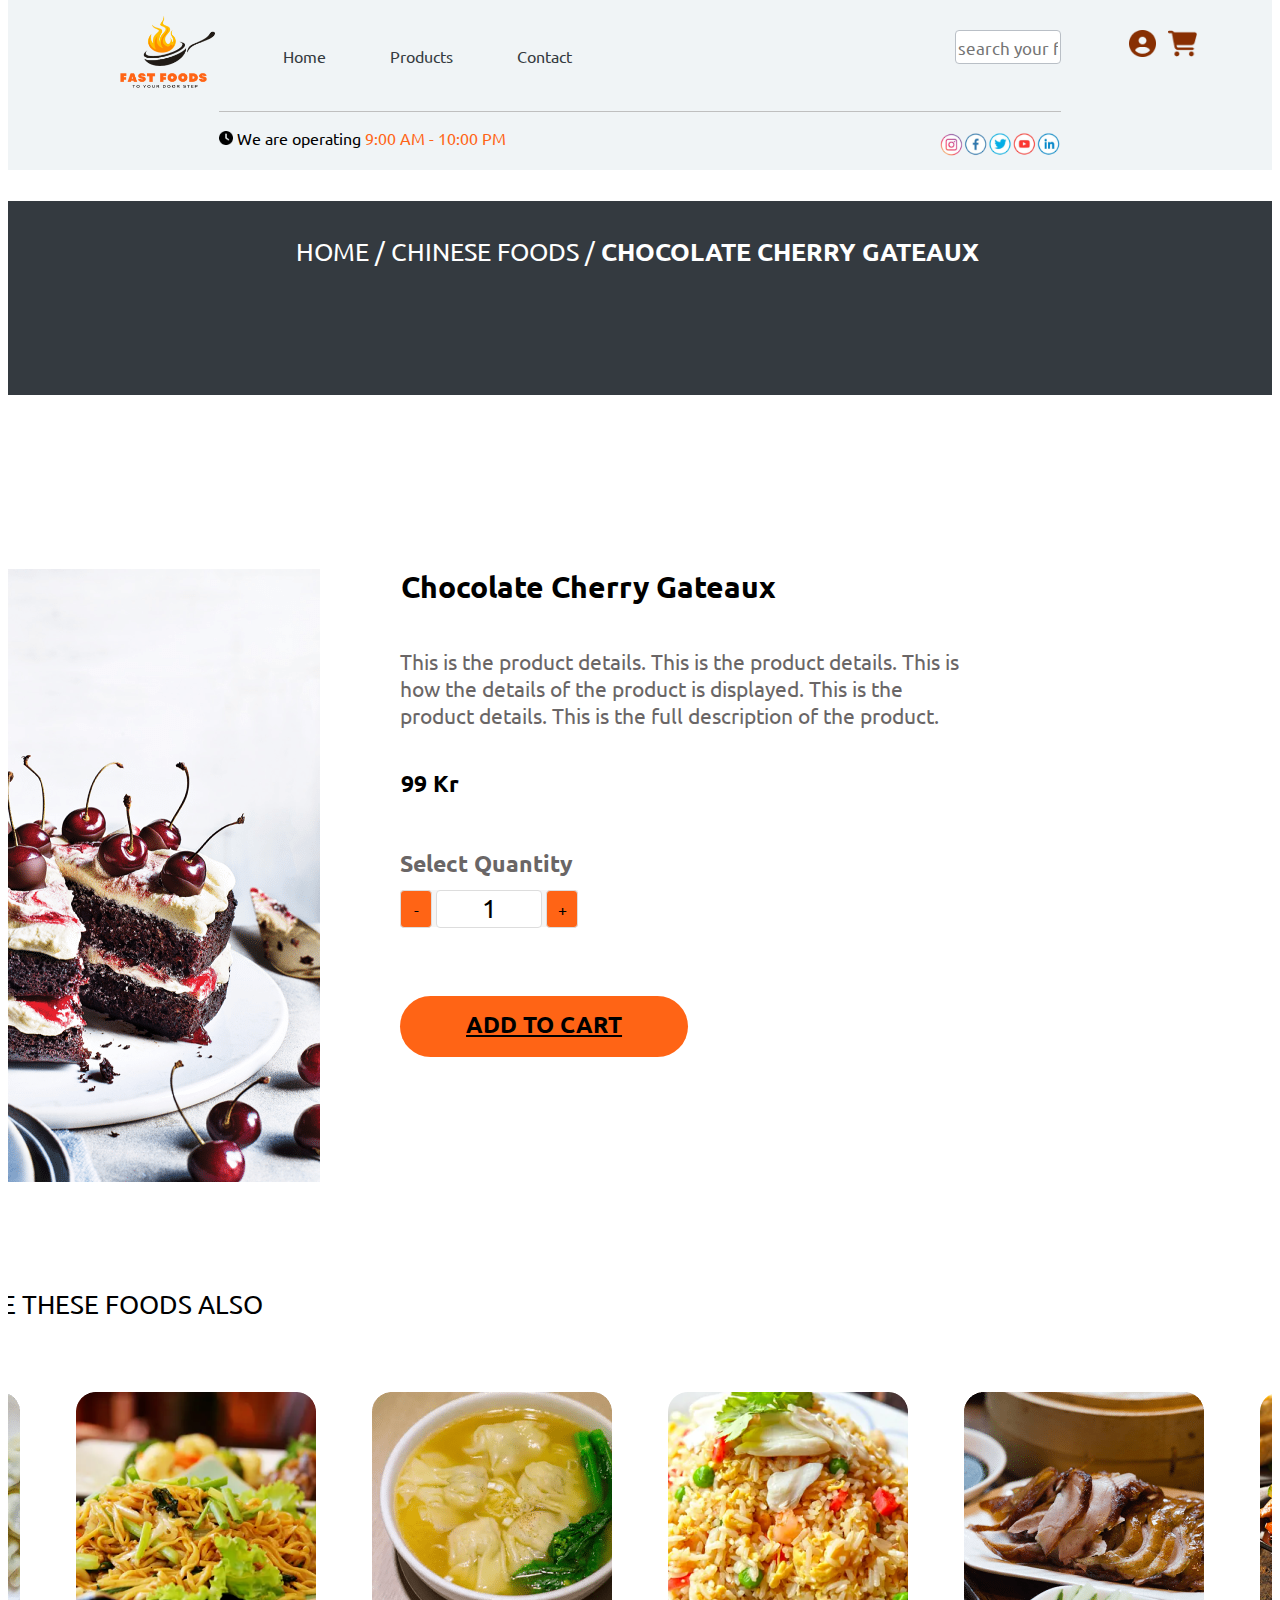
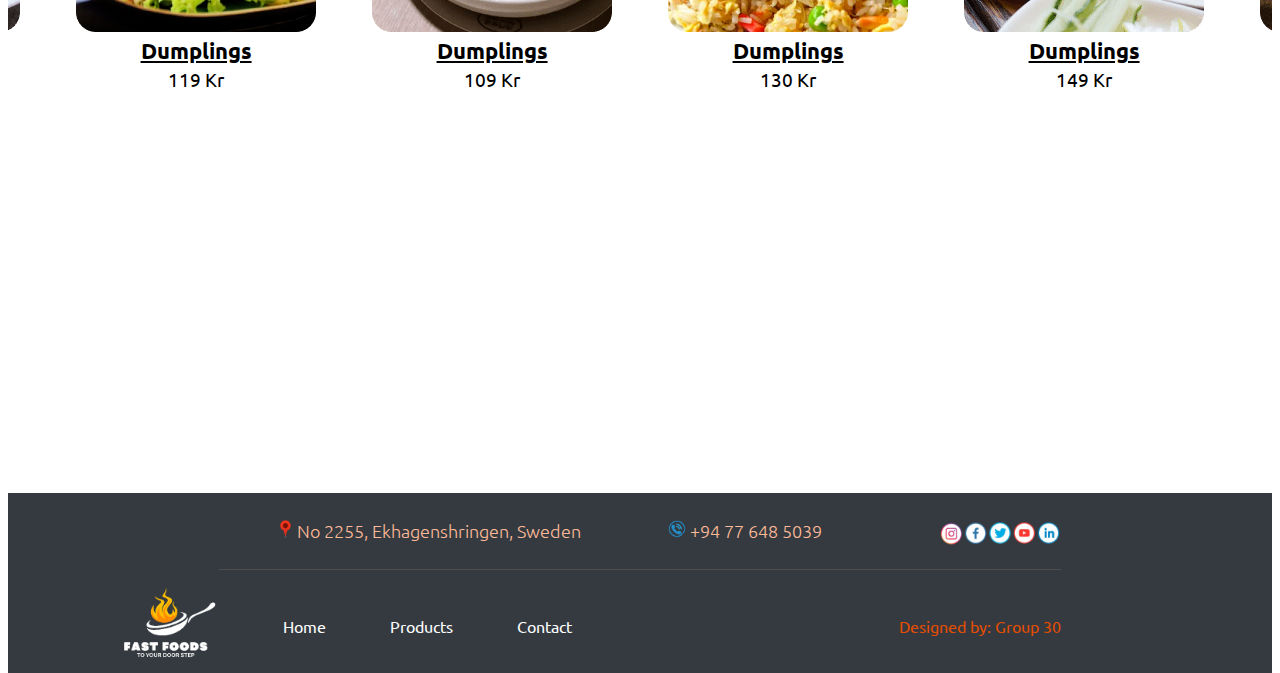
==== commit 8fdc65b8: "added some stuff" ====
--- a/sadman_project/productdetail.html
+++ b/sadman_project/productdetail.html
@@ -4,8 +4,8 @@
     <meta charset="utf-8" />
     <meta name="viewport" content="width=device-width, initial-scale=1.0" />
     <title>Product Details</title>
-    <script defer href="./cart.js"></script>
-
+    <script src="./cart.js"></script>
+    
     <link rel="stylesheet" href="./header.css" />
     <link rel="stylesheet" href="./footer.css" />
 
@@ -102,48 +102,48 @@
                 </div>
                 <div class="overlap-2">
                   <div class="rectangle-2"></div>
-                  <div class="text-wrapper-7">ADD TO CART</div>
+                  <div class="text-wrapper-5"><a href="danton_project/product.html">ADD TO CART</a></div>
                 </div>
               </div>
             </div>
           </div>
-          <div class="frame-6"><p class="text-wrapper-8">YOU WILL LIKE THESE FOODS ALSO</p></div>
+          <div class="frame-6"><p class="text-wrapper-6">YOU WILL LIKE THESE FOODS ALSO</p></div>
           <div class="frame-7">
             <div class="frame-8">
               <div class="single-product">
-                <img class="img" src="images/products/p2.png" />
                 <p class="dumplings-kr">
-                  <span class="text-wrapper-9">Dumplings<br /></span> <span class="text-wrapper-10">110 Kr</span> 
-                </p>
-              </div>
-              <div class="single-product">
-                <img class="img" src="images/products/p3.png" />
-                <p class="div-2">
-                  <span class="text-wrapper-11">Chow Mein<br /></span> <span class="text-wrapper-12">119 Kr</span>
-                </p>
-              </div>
-              <div class="single-product">
-                <img class="img" src="images/products/p4.png" />
-                <p class="div-2">
-                  <span class="text-wrapper-11">Fried Rice<br /></span> <span class="text-wrapper-12">109 Kr</span>
-                </p>
-              </div>
-              <div class="single-product">
-                <img class="img" src="images/products/p5.png" />
-                <p class="div-2">
-                  <span class="text-wrapper-11">Wonton Soup<br /></span> <span class="text-wrapper-12">130 Kr</span>
-                </p>
-              </div>
-              <div class="single-product-2">
-                <img class="img" src="images/products/p6.png" />
-                <p class="div-2">
-                  <span class="text-wrapper-11">Kung Pao Chicken<br /></span> <span class="text-wrapper-12">149 Kr</span>
-                </p>
-              </div>
-              <div class="single-product">
-                <img class="img" src="images/products/p7.png" />
-                <p class="div-2">
-                  <span class="text-wrapper-11">Peking Roast Duck<br /></span> <span class="text-wrapper-12">159 Kr</span>
+                  <img class="img" src="images/products/p2.png" />
+                  <span class="text-wrapper-7"><a href="danton_project/product.html">Dumplings</a><br /></span> <span class="text-wrapper-8">110 Kr</span> 
+                </p>
+              </div>
+              <div class="single-product">
+                <p class="div-2">
+                  <img class="img" src="images/products/p3.png" />
+                  <span class="text-wrapper-7"><a href="danton_project/product.html">Dumplings</a><br /></span> <span class="text-wrapper-8">119 Kr</span>
+                </p>
+              </div>
+              <div class="single-product">
+                <p class="div-2">
+                  <img class="img" src="images/products/p4.png" />
+                  <span class="text-wrapper-7"><a href="danton_project/product.html">Dumplings</a><br /></span> <span class="text-wrapper-8">109 Kr</span>
+                </p>
+              </div>
+              <div class="single-product">
+                <p class="div-2">
+                  <img class="img" src="images/products/p5.png" />
+                  <span class="text-wrapper-7"><a href="danton_project/product.html">Dumplings</a><br /></span> <span class="text-wrapper-8">130 Kr</span>
+                </p>
+              </div>
+              <div class="single-product">
+                <p class="div-2">
+                  <img class="img" src="images/products/p6.png" />
+                  <span class="text-wrapper-7"><a href="danton_project/product.html">Dumplings</a><br /></span> <span class="text-wrapper-8">149 Kr</span>
+                </p>
+              </div>
+              <div class="single-product">
+                <p class="div-2">
+                  <img class="img" src="images/products/p7.png" />
+                  <span class="text-wrapper-7"><a href="danton_project/product.html">Dumplings</a><br /></span> <span class="text-wrapper-8">159 Kr</span>
                 </p>
               </div>
             </div>
--- a/sadman_project/productdetail.css
+++ b/sadman_project/productdetail.css
@@ -1,3 +1,7 @@
+* {
+  font-family: "Ubuntu", sans-serif;
+}
+
 .product-detail {
   display: flex;
   flex-direction: column;
@@ -44,7 +48,6 @@
   width: 1061px;
   height: 41px;
   margin-top: -1px;
-  font-family: "Inter-Regular", Helvetica;
   font-weight: 400;
   color: #ffffff;
   font-size: 25px;
@@ -54,7 +57,6 @@
 }
 
 .product-detail .text-wrapper {
-  font-family: "Inter-Regular", Helvetica;
   font-weight: 400;
   color: #ffffff;
   font-size: 25px;
@@ -62,7 +64,6 @@
 }
 
 .product-detail .span {
-  font-family: "Inter-Bold", Helvetica;
   font-weight: 700;
 }
 
@@ -110,7 +111,6 @@
   width: 691px;
   top: -1px;
   left: 1px;
-  font-family: "Inter-Bold", Helvetica;
   font-weight: 700;
   color: #000000;
   font-size: 30px;
@@ -124,7 +124,6 @@
   width: 560px;
   top: 58px;
   left: 0;
-  font-family: "Inter-Regular", Helvetica;
   font-weight: 400;
   color: #6a6666;
   font-size: 21px;
@@ -137,7 +136,6 @@
   width: 542px;
   top: 280px;
   left: 0;
-  font-family: "Inter-Bold", Helvetica;
   font-weight: 700;
   color: #6a6666;
   font-size: 23px;
@@ -150,7 +148,6 @@
   width: 542px;
   top: 200px;
   left: 1px;
-  font-family: "Inter-Bold", Helvetica;
   font-weight: 700;
   color: #000000;
   font-size: 23px;
@@ -221,12 +218,11 @@
   border-radius: 40px;
 }
 
-.product-detail .text-wrapper-7 {
+.product-detail .text-wrapper-5 {
   position: absolute;
   width: 288px;
   top: 14px;
   left: 0;
-  font-family: "Inter-Bold", Helvetica;
   font-weight: 700;
   color: #ffffff;
   font-size: 23px;
@@ -246,12 +242,11 @@
   left: 0;
 }
 
-.product-detail .text-wrapper-8 {
+.product-detail .text-wrapper-6 {
   position: relative;
   width: 453px;
   height: 35px;
   margin-top: -1px;
-  font-family: "Inter-Regular", Helvetica;
   font-weight: 400;
   color: #000000;
   font-size: 26px;
@@ -300,29 +295,18 @@
   position: relative;
   width: 240px;
   height: 50px;
-  font-family: "Inter-Bold", Helvetica;
   font-weight: 400;
   color: #000000;
   font-size: 22px;
   text-align: center;
   letter-spacing: 0;
   line-height: normal;
-}
-
-.product-detail .text-wrapper-9 {
-  font-weight: 700;
-}
-
-.product-detail .text-wrapper-10 {
-  font-family: "Inter-Regular", Helvetica;
-  font-size: 19px;
 }
 
 .product-detail .div-2 {
   position: relative;
   width: 240px;
   height: 50px;
-  font-family: "Inter-Bold", Helvetica;
   font-weight: 400;
   color: #ff6415;
   font-size: 22px;
@@ -331,23 +315,20 @@
   line-height: normal;
 }
 
-.product-detail .text-wrapper-11 {
-  font-weight: 700;
-  color: #000000;
-}
-
-.product-detail .text-wrapper-12 {
-  font-family: "Inter-Regular", Helvetica;
+.product-detail .text-wrapper-7 {
+  font-weight: 700;
+  color: #000000;
+}
+
+.product-detail .text-wrapper-8 {
   color: #000000;
   font-size: 19px;
 }
 
-.product-detail .single-product-2 {
-  display: flex;
-  flex-direction: column;
-  width: 240px;
-  height: 298px;
-  align-items: center;
-  gap: 8px;
-  position: relative;
-}+/* a:link, a:visited {
+  color: #ff6415;
+  padding: 15px 25px;
+  text-align: center;
+  text-decoration: none;
+  display: inline-block;
+} */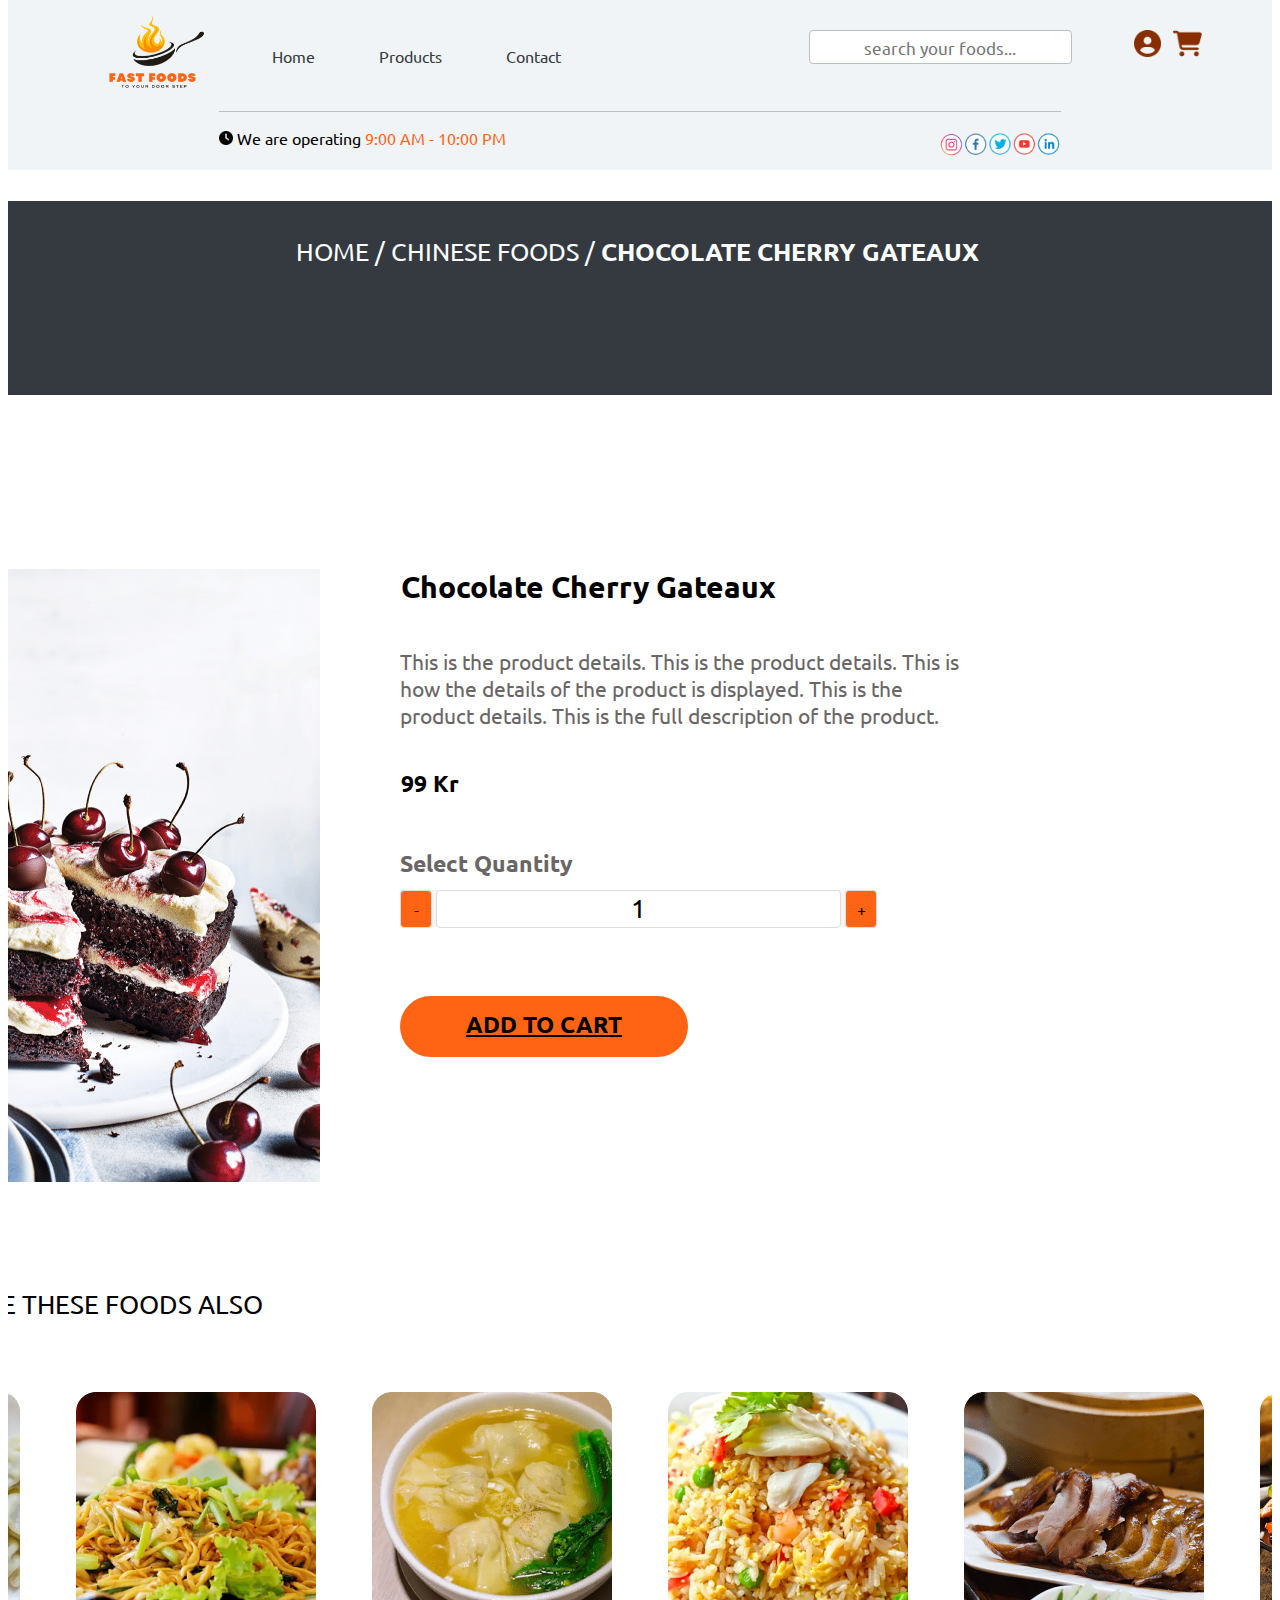
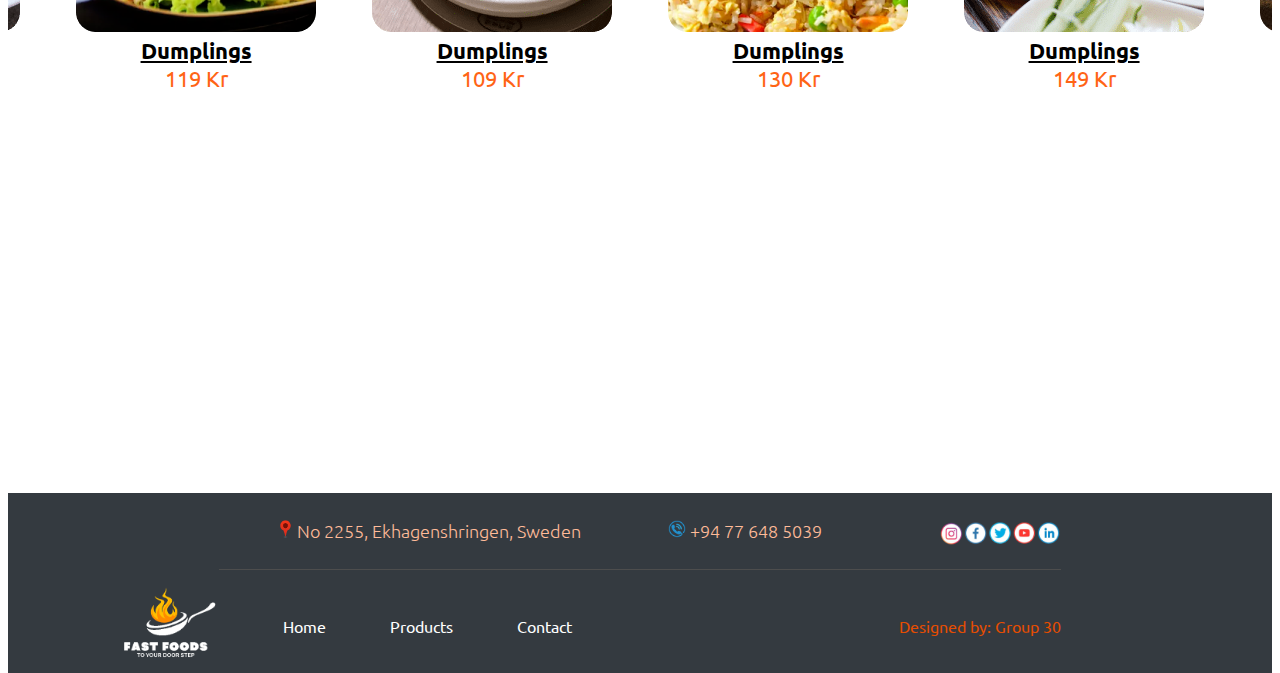
==== commit 52726180: "cheeckoout" ====
--- a/sadman_project/productdetail.html
+++ b/sadman_project/productdetail.html
@@ -3,15 +3,12 @@
   <head>
     <meta charset="utf-8" />
     <meta name="viewport" content="width=device-width, initial-scale=1.0" />
-    <title>Product Details</title>
+    <title>Payment</title>
     <script src="./cart.js"></script>
     
     <link rel="stylesheet" href="./header.css" />
     <link rel="stylesheet" href="./footer.css" />
-
-    <link rel="stylesheet" href="./home.css" />
-    <link href="./productdetail.css" rel="stylesheet" />
-    <link rel="stylesheet" href="./style.css" />
+    <link rel="stylesheet" href="./productdetail.css" />
 
 
     <link rel="preconnect" href="https://fonts.googleapis.com" />
@@ -73,6 +70,7 @@
   </section>
 
   <!-- header selection section end ====================================================   -->
+   
     <main>
       <div class="product-detail">
         <div class="frame">
@@ -113,43 +111,44 @@
               <div class="single-product">
                 <p class="dumplings-kr">
                   <img class="img" src="images/products/p2.png" />
-                  <span class="text-wrapper-7"><a href="danton_project/product.html">Dumplings</a><br /></span> <span class="text-wrapper-8">110 Kr</span> 
+                  <span class="text-wrapper-7"><a href="danton_project/product.html">Dumplings</a><br /></span> <span class="text-wrapper-12">110 Kr</span> 
                 </p>
               </div>
               <div class="single-product">
                 <p class="div-2">
                   <img class="img" src="images/products/p3.png" />
-                  <span class="text-wrapper-7"><a href="danton_project/product.html">Dumplings</a><br /></span> <span class="text-wrapper-8">119 Kr</span>
+                  <span class="text-wrapper-7"><a href="danton_project/product.html">Dumplings</a><br /></span> <span class="text-wrapper-12">119 Kr</span>
                 </p>
               </div>
               <div class="single-product">
                 <p class="div-2">
                   <img class="img" src="images/products/p4.png" />
-                  <span class="text-wrapper-7"><a href="danton_project/product.html">Dumplings</a><br /></span> <span class="text-wrapper-8">109 Kr</span>
+                  <span class="text-wrapper-7"><a href="danton_project/product.html">Dumplings</a><br /></span> <span class="text-wrapper-12">109 Kr</span>
                 </p>
               </div>
               <div class="single-product">
                 <p class="div-2">
                   <img class="img" src="images/products/p5.png" />
-                  <span class="text-wrapper-7"><a href="danton_project/product.html">Dumplings</a><br /></span> <span class="text-wrapper-8">130 Kr</span>
+                  <span class="text-wrapper-7"><a href="danton_project/product.html">Dumplings</a><br /></span> <span class="text-wrapper-12">130 Kr</span>
                 </p>
               </div>
               <div class="single-product">
                 <p class="div-2">
                   <img class="img" src="images/products/p6.png" />
-                  <span class="text-wrapper-7"><a href="danton_project/product.html">Dumplings</a><br /></span> <span class="text-wrapper-8">149 Kr</span>
+                  <span class="text-wrapper-7"><a href="danton_project/product.html">Dumplings</a><br /></span> <span class="text-wrapper-12">149 Kr</span>
                 </p>
               </div>
               <div class="single-product">
                 <p class="div-2">
                   <img class="img" src="images/products/p7.png" />
-                  <span class="text-wrapper-7"><a href="danton_project/product.html">Dumplings</a><br /></span> <span class="text-wrapper-8">159 Kr</span>
+                  <span class="text-wrapper-7"><a href="danton_project/product.html">Dumplings</a><br /></span> <span class="text-wrapper-12">159 Kr</span>
                 </p>
               </div>
             </div>
           </div>
         </div>
       </div>
+    </main>
   </body>
  
   <!-- footer section start ====================================================  -->
--- a/sadman_project/productdetail.css
+++ b/sadman_project/productdetail.css
@@ -177,7 +177,6 @@
 		}
 		input{
 			height:34px;
-      width: 100px;
       text-align: center;
       font-size: 26px;
 			border:1px solid #ddd;
@@ -187,6 +186,7 @@
     }
 
   /*   cart done */
+  
 .product-detail .div-wrapper {
   position: absolute;
   width: 46px;
